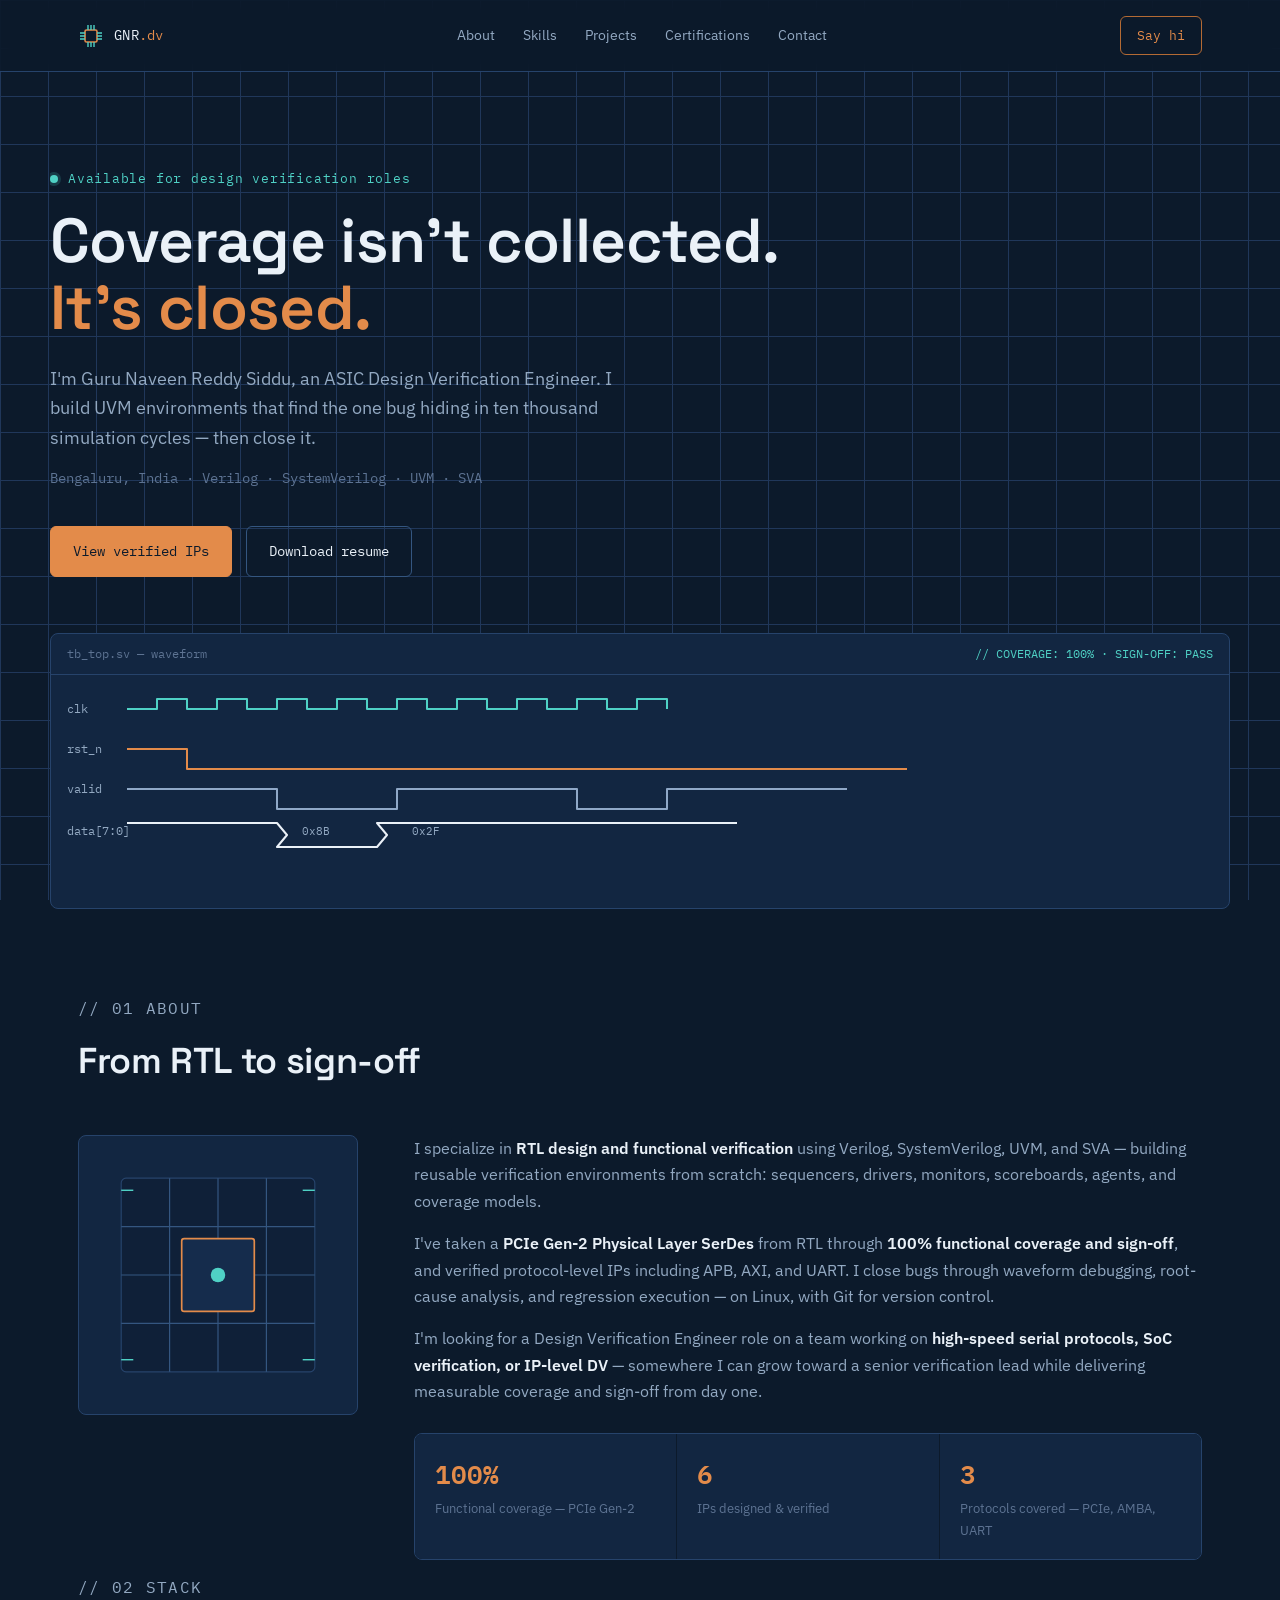
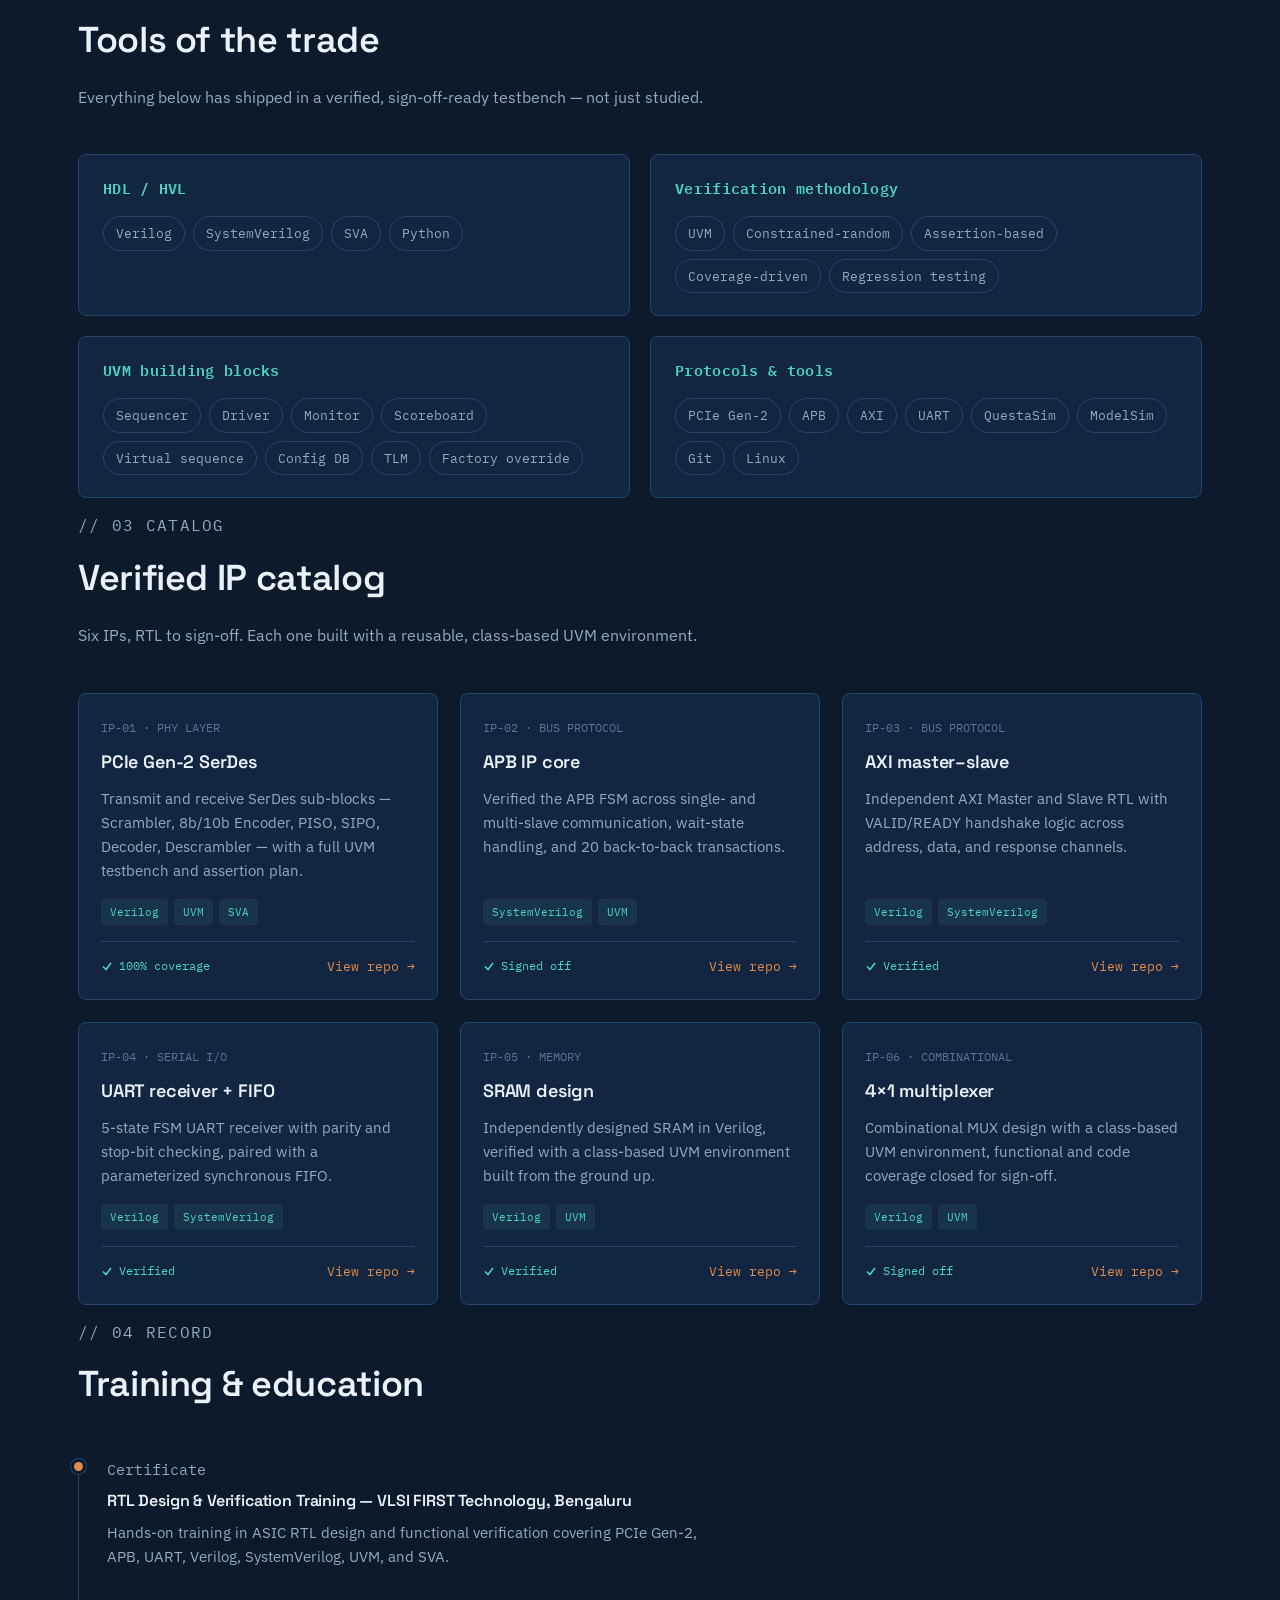
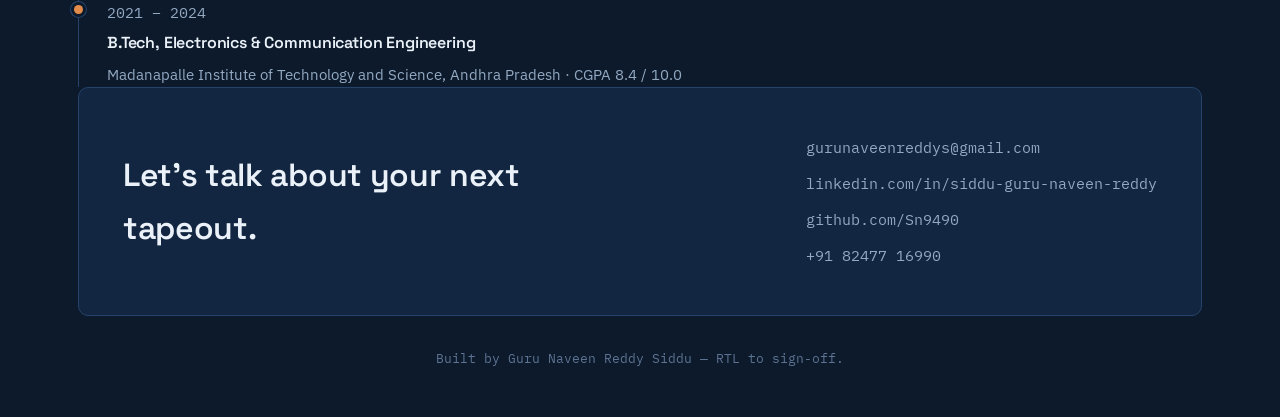
==== index.html @ 0462f43f "Add portfolio" ====
<!DOCTYPE html>
<html lang="en">
<head>
<meta charset="UTF-8">
<meta name="viewport" content="width=device-width, initial-scale=1.0">
<title>Guru Naveen Reddy Siddu — ASIC Design Verification Engineer</title>
<meta name="description" content="Portfolio of Guru Naveen Reddy Siddu, ASIC Design Verification Engineer specializing in UVM, SystemVerilog, and protocol-level IP verification.">
<link rel="preconnect" href="https://fonts.googleapis.com">
<link rel="preconnect" href="https://fonts.gstatic.com" crossorigin>
<link href="https://fonts.googleapis.com/css2?family=Space+Grotesk:wght@400;500;600;700&family=IBM+Plex+Sans:wght@400;500;600&family=IBM+Plex+Mono:wght@400;500;600&display=swap" rel="stylesheet">
<style>
  :root{
    --ink:#0C1A2B;
    --ink-panel:#122641;
    --ink-panel-2:#152c4c;
    --grid-line:#20375A;
    --paper:#F4F7FA;
    --text-primary:#EAF1F8;
    --text-secondary:#93A9C2;
    --text-muted:#5D7392;
    --copper:#E38B4A;
    --copper-dim:#B36A34;
    --teal:#4FD1C5;
    --teal-dim:#2E9C92;
    --border:#26436B;
    --border-strong:#345680;
    --radius:6px;
    --font-display:'Space Grotesk',sans-serif;
    --font-body:'IBM Plex Sans',sans-serif;
    --font-mono:'IBM Plex Mono',monospace;
    --max:1180px;
  }

  *{box-sizing:border-box;}
  html{scroll-behavior:smooth;}
  @media (prefers-reduced-motion: reduce){
    html{scroll-behavior:auto;}
    *{animation-duration:0.001ms !important; animation-iteration-count:1 !important; transition-duration:0.001ms !important;}
  }

  body{
    margin:0;
    background:var(--ink);
    color:var(--text-primary);
    font-family:var(--font-body);
    font-size:16px;
    line-height:1.65;
    background-image:
      linear-gradient(var(--grid-line) 1px, transparent 1px),
      linear-gradient(90deg, var(--grid-line) 1px, transparent 1px);
    background-size:48px 48px;
    background-attachment:fixed;
  }

  a{color:inherit;}
  h1,h2,h3{font-family:var(--font-display); font-weight:600; margin:0; letter-spacing:-0.01em;}
  p{margin:0;}
  .wrap{max-width:var(--max); margin:0 auto; padding:0 28px;}
  .mono{font-family:var(--font-mono);}

  /* ---------- NAV ---------- */
  header.nav{
    position:sticky; top:0; z-index:50;
    background:rgba(12,26,43,0.88);
    backdrop-filter:blur(8px);
    border-bottom:1px solid var(--border);
  }
  .nav-inner{
    max-width:var(--max); margin:0 auto; padding:16px 28px;
    display:flex; align-items:center; justify-content:space-between;
  }
  .brand{display:flex; align-items:center; gap:10px; text-decoration:none;}
  .brand svg{display:block;}
  .brand-text{font-family:var(--font-mono); font-size:14px; color:var(--text-primary); letter-spacing:0.02em;}
  .brand-text span{color:var(--copper);}
  nav.links{display:flex; gap:28px; font-size:14px;}
  nav.links a{text-decoration:none; color:var(--text-secondary); transition:color 0.15s ease;}
  nav.links a:hover, nav.links a:focus-visible{color:var(--text-primary);}
  .nav-cta{
    font-family:var(--font-mono); font-size:13px; padding:8px 16px;
    border:1px solid var(--copper-dim); border-radius:var(--radius);
    color:var(--copper); text-decoration:none; white-space:nowrap;
    transition:background 0.15s ease, color 0.15s ease;
  }
  .nav-cta:hover, .nav-cta:focus-visible{background:var(--copper); color:var(--ink);}
  .menu-toggle{display:none; background:none; border:1px solid var(--border); color:var(--text-primary); padding:8px 10px; border-radius:var(--radius);}

  @media (max-width: 760px){
    nav.links{display:none;}
    .menu-toggle{display:block;}
    nav.links.open{
      display:flex; flex-direction:column; gap:0;
      position:absolute; top:100%; left:0; right:0;
      background:var(--ink-panel); border-bottom:1px solid var(--border);
      padding:8px 28px 20px;
    }
    nav.links.open a{padding:12px 0; border-bottom:1px solid var(--border);}
  }

  :focus-visible{outline:2px solid var(--copper); outline-offset:2px;}

  /* ---------- HERO ---------- */
  .hero{padding:96px 0 72px; position:relative; overflow:hidden;}
  .eyebrow{
    font-family:var(--font-mono); font-size:13px; color:var(--teal);
    letter-spacing:0.06em; margin-bottom:18px; display:flex; align-items:center; gap:10px;
  }
  .eyebrow::before{content:''; width:8px; height:8px; background:var(--teal); border-radius:50%; box-shadow:0 0 0 3px rgba(79,209,197,0.18);}
  .hero h1{
    font-size:clamp(34px, 5.4vw, 62px);
    line-height:1.08;
    max-width:820px;
    color:var(--text-primary);
  }
  .hero h1 em{font-style:normal; color:var(--copper);}
  .hero-sub{
    margin-top:22px; max-width:600px; font-size:18px; color:var(--text-secondary);
  }
  .hero-meta{
    margin-top:14px; font-family:var(--font-mono); font-size:14px; color:var(--text-muted);
  }
  .hero-actions{display:flex; gap:14px; margin-top:36px; flex-wrap:wrap;}
  .btn{
    font-family:var(--font-mono); font-size:14px; padding:13px 22px;
    border-radius:var(--radius); text-decoration:none; display:inline-flex; align-items:center; gap:8px;
    transition:transform 0.15s ease, background 0.15s ease, border-color 0.15s ease;
  }
  .btn-primary{background:var(--copper); color:var(--ink); border:1px solid var(--copper);}
  .btn-primary:hover, .btn-primary:focus-visible{background:#f19d5f;}
  .btn-ghost{border:1px solid var(--border-strong,var(--border)); color:var(--text-primary);}
  .btn-ghost:hover, .btn-ghost:focus-visible{border-color:var(--teal); color:var(--teal);}

  /* ---------- WAVEFORM ---------- */
  .wave-panel{
    margin-top:56px; border:1px solid var(--border); border-radius:8px;
    background:var(--ink-panel); overflow:hidden;
  }
  .wave-titlebar{
    display:flex; align-items:center; justify-content:space-between;
    padding:10px 16px; border-bottom:1px solid var(--border);
    font-family:var(--font-mono); font-size:12px; color:var(--text-muted);
  }
  .wave-titlebar .status{color:var(--teal);}
  .wave-svg-wrap{padding:20px 16px 16px; overflow-x:auto;}
  .sig-label{font-family:var(--font-mono); font-size:12px; fill:var(--text-secondary);}
  .trace{fill:none; stroke-width:2; stroke-linejoin:round;}
  .trace-clk{stroke:var(--teal);}
  .trace-rst{stroke:var(--copper);}
  .trace-valid{stroke:#8FA8C7;}
  .trace-data{stroke:var(--text-primary);}
  .draw{
    stroke-dasharray:900; stroke-dashoffset:900;
    animation:draw 1.8s ease forwards;
  }
  @keyframes draw{to{stroke-dashoffset:0;}}
  .clk-pulse{animation:pulse 1.6s linear infinite; transform-origin:center;}
  @keyframes pulse{0%,100%{opacity:1;}50%{opacity:0.35;}}

  /* ---------- SECTION SHELL ---------- */
  section{padding:88px 0;}
  .section-head{margin-bottom:44px; max-width:640px;}
  .section-tag{font-family:var(--font-mono); font-size:12px; color:var(--copper); letter-spacing:0.08em; margin-bottom:10px;}
  .section-head h2{font-size:clamp(26px,3vw,36px); color:var(--text-primary);}
  .section-head p{margin-top:14px; color:var(--text-secondary); font-size:16px;}

  /* ---------- ABOUT ---------- */
  .about-grid{display:grid; grid-template-columns:280px 1fr; gap:56px; align-items:start;}
  @media (max-width:820px){.about-grid{grid-template-columns:1fr;}}
  .die{
    border:1px solid var(--border); border-radius:8px; background:var(--ink-panel);
    aspect-ratio:1/1; padding:18px; display:flex; align-items:center; justify-content:center;
  }
  .about-body p{color:var(--text-secondary); font-size:16px; margin-bottom:16px;}
  .about-body strong{color:var(--text-primary); font-weight:600;}
  .fact-row{
    display:grid; grid-template-columns:repeat(3,1fr); gap:1px;
    margin-top:28px; border:1px solid var(--border); border-radius:8px; overflow:hidden;
  }
  @media (max-width:560px){.fact-row{grid-template-columns:1fr;}}
  .fact{background:var(--ink-panel); padding:18px 20px;}
  .fact-num{font-family:var(--font-mono); font-size:26px; color:var(--copper); font-weight:600;}
  .fact-label{font-size:13px; color:var(--text-muted); margin-top:4px;}

  /* ---------- SKILLS ---------- */
  .skill-groups{display:grid; grid-template-columns:1fr 1fr; gap:20px;}
  @media (max-width:760px){.skill-groups{grid-template-columns:1fr;}}
  .skill-card{
    border:1px solid var(--border); border-radius:8px; background:var(--ink-panel); padding:22px 24px;
  }
  .skill-card h3{font-size:15px; color:var(--teal); font-family:var(--font-mono); margin-bottom:14px; letter-spacing:0.02em;}
  .chip-row{display:flex; flex-wrap:wrap; gap:8px;}
  .chip{
    font-family:var(--font-mono); font-size:12.5px; padding:6px 12px;
    border:1px solid var(--border); border-radius:999px; color:var(--text-secondary);
  }

  /* ---------- PROJECTS ---------- */
  .proj-grid{display:grid; grid-template-columns:repeat(3,1fr); gap:22px;}
  @media (max-width:980px){.proj-grid{grid-template-columns:1fr 1fr;}}
  @media (max-width:640px){.proj-grid{grid-template-columns:1fr;}}
  .proj-card{
    position:relative; border:1px solid var(--border); border-radius:8px;
    background:var(--ink-panel); padding:24px 22px 22px; display:flex; flex-direction:column;
    transition:border-color 0.15s ease, transform 0.15s ease;
  }
  .proj-card:hover{border-color:var(--copper-dim); transform:translateY(-2px);}
  .proj-card::before, .proj-card::after{
    content:''; position:absolute; left:18px; right:18px; height:1px;
    background:repeating-linear-gradient(90deg, var(--border) 0 6px, transparent 6px 12px);
  }
  .proj-card::before{top:-1px;}
  .proj-card::after{bottom:-1px;}
  .part-no{font-family:var(--font-mono); font-size:12px; color:var(--text-muted); margin-bottom:10px;}
  .proj-card h3{font-size:18px; margin-bottom:10px; color:var(--text-primary);}
  .proj-card p.desc{font-size:14.5px; color:var(--text-secondary); margin-bottom:16px; flex-grow:1;}
  .proj-tags{display:flex; flex-wrap:wrap; gap:6px; margin-bottom:16px;}
  .proj-tags span{
    font-family:var(--font-mono); font-size:11px; padding:4px 9px;
    background:rgba(79,209,197,0.08); color:var(--teal); border-radius:4px;
  }
  .proj-footer{display:flex; align-items:center; justify-content:space-between; padding-top:14px; border-top:1px solid var(--border);}
  .status-pass{
    display:flex; align-items:center; gap:6px; font-family:var(--font-mono); font-size:12px; color:var(--teal);
  }
  .proj-link{font-family:var(--font-mono); font-size:12.5px; color:var(--copper); text-decoration:none;}
  .proj-link:hover, .proj-link:focus-visible{text-decoration:underline;}

  /* ---------- TIMELINE ---------- */
  .timeline{border-left:1px solid var(--border); padding-left:28px; max-width:640px;}
  .tl-item{position:relative; padding-bottom:32px;}
  .tl-item:last-child{padding-bottom:0;}
  .tl-item::before{
    content:''; position:absolute; left:-33px; top:4px; width:9px; height:9px;
    background:var(--copper); border-radius:50%; box-shadow:0 0 0 3px var(--ink), 0 0 0 4px var(--border);
  }
  .tl-date{font-family:var(--font-mono); font-size:12.5px; color:var(--text-muted); margin-bottom:6px;}
  .tl-item h3{font-size:16px; margin-bottom:6px;}
  .tl-item p{color:var(--text-secondary); font-size:14.5px;}

  /* ---------- CONTACT ---------- */
  .contact-panel{
    border:1px solid var(--border); border-radius:10px; background:var(--ink-panel);
    padding:48px 44px; display:flex; align-items:center; justify-content:space-between; gap:32px; flex-wrap:wrap;
  }
  .contact-panel h2{font-size:clamp(24px,3vw,32px); max-width:420px;}
  .contact-links{display:flex; flex-direction:column; gap:12px;}
  .contact-links a{
    font-family:var(--font-mono); font-size:14.5px; text-decoration:none; color:var(--text-secondary);
    display:flex; align-items:center; gap:10px; transition:color 0.15s ease;
  }
  .contact-links a:hover, .contact-links a:focus-visible{color:var(--copper);}

  footer{padding:32px 0 48px; text-align:center;}
  footer p{font-family:var(--font-mono); font-size:12.5px; color:var(--text-muted);}
</style>
</head>
<body>

<header class="nav">
  <div class="nav-inner">
    <a href="#home" class="brand">
      <svg width="26" height="26" viewBox="0 0 26 26" fill="none">
        <rect x="7" y="7" width="12" height="12" rx="1.5" stroke="#E38B4A" stroke-width="1.6"/>
        <path d="M10 2v5M13 2v5M16 2v5M10 19v5M13 19v5M16 19v5M2 10h5M2 13h5M2 16h5M19 10h5M19 13h5M19 16h5" stroke="#4FD1C5" stroke-width="1.4"/>
      </svg>
      <span class="brand-text">GNR<span>.dv</span></span>
    </a>
    <nav class="links" id="navLinks">
      <a href="#about">About</a>
      <a href="#skills">Skills</a>
      <a href="#projects">Projects</a>
      <a href="#timeline">Certifications</a>
      <a href="#contact">Contact</a>
    </nav>
    <a class="nav-cta" href="mailto:gurunaveenreddys@gmail.com">Say hi</a>
    <button class="menu-toggle" id="menuToggle" aria-label="Toggle menu" aria-expanded="false">☰</button>
  </div>
</header>

<main id="home">

  <!-- HERO -->
  <section class="hero wrap">
    <p class="eyebrow">Available for design verification roles</p>
    <h1>Coverage isn't collected. <em>It's closed.</em></h1>
    <p class="hero-sub">I'm Guru Naveen Reddy Siddu, an ASIC Design Verification Engineer. I build UVM environments that find the one bug hiding in ten thousand simulation cycles — then close it.</p>
    <p class="hero-meta mono">Bengaluru, India · Verilog · SystemVerilog · UVM · SVA</p>
    <div class="hero-actions">
      <a class="btn btn-primary" href="#projects">View verified IPs</a>
      <a class="btn btn-ghost" href="/resume.pdf">Download resume</a>
    </div>

    <div class="wave-panel">
      <div class="wave-titlebar">
        <span>tb_top.sv — waveform</span>
        <span class="status">// COVERAGE: 100% · SIGN-OFF: PASS</span>
      </div>
      <div class="wave-svg-wrap">
        <svg viewBox="0 0 900 190" width="900" height="190" role="img" aria-label="Simulation waveform showing clk, rst_n, valid and data signals">
          <text x="0" y="18" class="sig-label">clk</text>
          <path class="trace trace-clk clk-pulse" d="M60 14 h30 v-10 h30 v10 h30 v-10 h30 v10 h30 v-10 h30 v10 h30 v-10 h30 v10 h30 v-10 h30 v10 h30 v-10 h30 v10 h30 v-10 h30 v10 h30 v-10 h30 v10 h30 v-10 h30 v10"/>

          <text x="0" y="58" class="sig-label">rst_n</text>
          <path class="trace trace-rst draw" d="M60 54 h60 v20 h720"/>

          <text x="0" y="98" class="sig-label">valid</text>
          <path class="trace trace-valid draw" d="M60 94 h150 v20 h120 v-20 h180 v20 h90 v-20 h180"/>

          <text x="0" y="140" class="sig-label">data[7:0]</text>
          <path class="trace trace-data draw" d="M60 128 h150 l10 12 l-10 12 h100 l10 -12 l-10 -12 h360"/>
          <text x="235" y="140" class="sig-label mono" style="font-size:11px;">0x8B</text>
          <text x="345" y="140" class="sig-label mono" style="font-size:11px;">0x2F</text>
        </svg>
      </div>
    </div>
  </section>

  <!-- ABOUT -->
  <section id="about" class="wrap">
    <div class="section-head">
      <p class="section-tag">// 01 ABOUT</p>
      <h2>From RTL to sign-off</h2>
    </div>
    <div class="about-grid">
      <div class="die" aria-hidden="true">
        <svg viewBox="0 0 200 200" width="100%" height="100%">
          <rect x="20" y="20" width="160" height="160" rx="4" fill="#0F2038" stroke="#26436B"/>
          <g stroke="#345680" stroke-width="1">
            <line x1="20" y1="60" x2="180" y2="60"/>
            <line x1="20" y1="100" x2="180" y2="100"/>
            <line x1="20" y1="140" x2="180" y2="140"/>
            <line x1="60" y1="20" x2="60" y2="180"/>
            <line x1="100" y1="20" x2="100" y2="180"/>
            <line x1="140" y1="20" x2="140" y2="180"/>
          </g>
          <rect x="70" y="70" width="60" height="60" rx="2" fill="#152c4c" stroke="#E38B4A" stroke-width="1.4"/>
          <circle cx="100" cy="100" r="6" fill="#4FD1C5"/>
          <g stroke="#4FD1C5" stroke-width="1.2">
            <line x1="20" y1="30" x2="30" y2="30"/>
            <line x1="20" y1="170" x2="30" y2="170"/>
            <line x1="170" y1="30" x2="180" y2="30"/>
            <line x1="170" y1="170" x2="180" y2="170"/>
          </g>
        </svg>
      </div>
      <div class="about-body">
        <p>I specialize in <strong>RTL design and functional verification</strong> using Verilog, SystemVerilog, UVM, and SVA — building reusable verification environments from scratch: sequencers, drivers, monitors, scoreboards, agents, and coverage models.</p>
        <p>I've taken a <strong>PCIe Gen-2 Physical Layer SerDes</strong> from RTL through <strong>100% functional coverage and sign-off</strong>, and verified protocol-level IPs including APB, AXI, and UART. I close bugs through waveform debugging, root-cause analysis, and regression execution — on Linux, with Git for version control.</p>
        <p>I'm looking for a Design Verification Engineer role on a team working on <strong>high-speed serial protocols, SoC verification, or IP-level DV</strong> — somewhere I can grow toward a senior verification lead while delivering measurable coverage and sign-off from day one.</p>
        <div class="fact-row">
          <div class="fact"><div class="fact-num">100%</div><div class="fact-label">Functional coverage — PCIe Gen-2</div></div>
          <div class="fact"><div class="fact-num">6</div><div class="fact-label">IPs designed &amp; verified</div></div>
          <div class="fact"><div class="fact-num">3</div><div class="fact-label">Protocols covered — PCIe, AMBA, UART</div></div>
        </div>
      </div>
    </div>
  </section>

  <!-- SKILLS -->
  <section id="skills" class="wrap">
    <div class="section-head">
      <p class="section-tag">// 02 STACK</p>
      <h2>Tools of the trade</h2>
      <p>Everything below has shipped in a verified, sign-off-ready testbench — not just studied.</p>
    </div>
    <div class="skill-groups">
      <div class="skill-card">
        <h3>HDL / HVL</h3>
        <div class="chip-row">
          <span class="chip">Verilog</span><span class="chip">SystemVerilog</span>
          <span class="chip">SVA</span><span class="chip">Python</span>
        </div>
      </div>
      <div class="skill-card">
        <h3>Verification methodology</h3>
        <div class="chip-row">
          <span class="chip">UVM</span><span class="chip">Constrained-random</span>
          <span class="chip">Assertion-based</span><span class="chip">Coverage-driven</span>
          <span class="chip">Regression testing</span>
        </div>
      </div>
      <div class="skill-card">
        <h3>UVM building blocks</h3>
        <div class="chip-row">
          <span class="chip">Sequencer</span><span class="chip">Driver</span><span class="chip">Monitor</span>
          <span class="chip">Scoreboard</span><span class="chip">Virtual sequence</span>
          <span class="chip">Config DB</span><span class="chip">TLM</span><span class="chip">Factory override</span>
        </div>
      </div>
      <div class="skill-card">
        <h3>Protocols &amp; tools</h3>
        <div class="chip-row">
          <span class="chip">PCIe Gen-2</span><span class="chip">APB</span><span class="chip">AXI</span>
          <span class="chip">UART</span><span class="chip">QuestaSim</span><span class="chip">ModelSim</span>
          <span class="chip">Git</span><span class="chip">Linux</span>
        </div>
      </div>
    </div>
  </section>

  <!-- PROJECTS -->
  <section id="projects" class="wrap">
    <div class="section-head">
      <p class="section-tag">// 03 CATALOG</p>
      <h2>Verified IP catalog</h2>
      <p>Six IPs, RTL to sign-off. Each one built with a reusable, class-based UVM environment.</p>
    </div>
    <div class="proj-grid">

      <article class="proj-card">
        <p class="part-no mono">IP-01 · PHY LAYER</p>
        <h3>PCIe Gen-2 SerDes</h3>
        <p class="desc">Transmit and receive SerDes sub-blocks — Scrambler, 8b/10b Encoder, PISO, SIPO, Decoder, Descrambler — with a full UVM testbench and assertion plan.</p>
        <div class="proj-tags"><span>Verilog</span><span>UVM</span><span>SVA</span></div>
        <div class="proj-footer">
          <span class="status-pass"><svg width="12" height="12" viewBox="0 0 12 12" aria-hidden="true"><path d="M2 6.5 L5 9.5 L10 3" stroke="#4FD1C5" stroke-width="1.6" fill="none"/></svg>100% coverage</span>
          <a class="proj-link" href="https://github.com/Sn9490/PCIe-Gen-2-SerDes-Design-Verification">View repo →</a>
        </div>
      </article>

      <article class="proj-card">
        <p class="part-no mono">IP-02 · BUS PROTOCOL</p>
        <h3>APB IP core</h3>
        <p class="desc">Verified the APB FSM across single- and multi-slave communication, wait-state handling, and 20 back-to-back transactions.</p>
        <div class="proj-tags"><span>SystemVerilog</span><span>UVM</span></div>
        <div class="proj-footer">
          <span class="status-pass"><svg width="12" height="12" viewBox="0 0 12 12" aria-hidden="true"><path d="M2 6.5 L5 9.5 L10 3" stroke="#4FD1C5" stroke-width="1.6" fill="none"/></svg>Signed off</span>
          <a class="proj-link" href="https://github.com/Sn9490/APB-UVM-Verification">View repo →</a>
        </div>
      </article>

      <article class="proj-card">
        <p class="part-no mono">IP-03 · BUS PROTOCOL</p>
        <h3>AXI master–slave</h3>
        <p class="desc">Independent AXI Master and Slave RTL with VALID/READY handshake logic across address, data, and response channels.</p>
        <div class="proj-tags"><span>Verilog</span><span>SystemVerilog</span></div>
        <div class="proj-footer">
          <span class="status-pass"><svg width="12" height="12" viewBox="0 0 12 12" aria-hidden="true"><path d="M2 6.5 L5 9.5 L10 3" stroke="#4FD1C5" stroke-width="1.6" fill="none"/></svg>Verified</span>
          <a class="proj-link" href="https://github.com/Sn9490/AXI-RTL-Design">View repo →</a>
        </div>
      </article>

      <article class="proj-card">
        <p class="part-no mono">IP-04 · SERIAL I/O</p>
        <h3>UART receiver + FIFO</h3>
        <p class="desc">5-state FSM UART receiver with parity and stop-bit checking, paired with a parameterized synchronous FIFO.</p>
        <div class="proj-tags"><span>Verilog</span><span>SystemVerilog</span></div>
        <div class="proj-footer">
          <span class="status-pass"><svg width="12" height="12" viewBox="0 0 12 12" aria-hidden="true"><path d="M2 6.5 L5 9.5 L10 3" stroke="#4FD1C5" stroke-width="1.6" fill="none"/></svg>Verified</span>
          <a class="proj-link" href="https://github.com/Sn9490/UART-Design-Verification">View repo →</a>
        </div>
      </article>

      <article class="proj-card">
        <p class="part-no mono">IP-05 · MEMORY</p>
        <h3>SRAM design</h3>
        <p class="desc">Independently designed SRAM in Verilog, verified with a class-based UVM environment built from the ground up.</p>
        <div class="proj-tags"><span>Verilog</span><span>UVM</span></div>
        <div class="proj-footer">
          <span class="status-pass"><svg width="12" height="12" viewBox="0 0 12 12" aria-hidden="true"><path d="M2 6.5 L5 9.5 L10 3" stroke="#4FD1C5" stroke-width="1.6" fill="none"/></svg>Verified</span>
          <a class="proj-link" href="https://github.com/Sn9490/SRAM-Design-Verification">View repo →</a>
        </div>
      </article>

      <article class="proj-card">
        <p class="part-no mono">IP-06 · COMBINATIONAL</p>
        <h3>4×1 multiplexer</h3>
        <p class="desc">Combinational MUX design with a class-based UVM environment, functional and code coverage closed for sign-off.</p>
        <div class="proj-tags"><span>Verilog</span><span>UVM</span></div>
        <div class="proj-footer">
          <span class="status-pass"><svg width="12" height="12" viewBox="0 0 12 12" aria-hidden="true"><path d="M2 6.5 L5 9.5 L10 3" stroke="#4FD1C5" stroke-width="1.6" fill="none"/></svg>Signed off</span>
          <a class="proj-link" href="https://github.com/Sn9490/4X1-MUX-Design-Verification">View repo →</a>
        </div>
      </article>

    </div>
  </section>

  <!-- TIMELINE -->
  <section id="timeline" class="wrap">
    <div class="section-head">
      <p class="section-tag">// 04 RECORD</p>
      <h2>Training &amp; education</h2>
    </div>
    <div class="timeline">
      <div class="tl-item">
        <p class="tl-date mono">Certificate</p>
        <h3>RTL Design &amp; Verification Training — VLSI FIRST Technology, Bengaluru</h3>
        <p>Hands-on training in ASIC RTL design and functional verification covering PCIe Gen-2, APB, UART, Verilog, SystemVerilog, UVM, and SVA.</p>
      </div>
      <div class="tl-item">
        <p class="tl-date mono">2021 – 2024</p>
        <h3>B.Tech, Electronics &amp; Communication Engineering</h3>
        <p>Madanapalle Institute of Technology and Science, Andhra Pradesh · CGPA 8.4 / 10.0</p>
      </div>
    </div>
  </section>

  <!-- CONTACT -->
  <section id="contact" class="wrap">
    <div class="contact-panel">
      <h2>Let's talk about your next tapeout.</h2>
      <div class="contact-links">
        <a href="mailto:gurunaveenreddys@gmail.com">gurunaveenreddys@gmail.com</a>
        <a href="https://www.linkedin.com/in/siddu-guru-naveen-reddy-93b597282">linkedin.com/in/siddu-guru-naveen-reddy</a>
        <a href="https://github.com/Sn9490">github.com/Sn9490</a>
        <a href="tel:+918247716990">+91 82477 16990</a>
      </div>
    </div>
  </section>

</main>

<footer>
  <p>Built by Guru Naveen Reddy Siddu — RTL to sign-off.</p>
</footer>

<script>
  const menuToggle = document.getElementById('menuToggle');
  const navLinks = document.getElementById('navLinks');
  menuToggle.addEventListener('click', () => {
    const isOpen = navLinks.classList.toggle('open');
    menuToggle.setAttribute('aria-expanded', isOpen);
  });
  navLinks.querySelectorAll('a').forEach(a => a.addEventListener('click', () => {
    navLinks.classList.remove('open');
    menuToggle.setAttribute('aria-expanded', 'false');
  }));
</script>

</body>
</html>
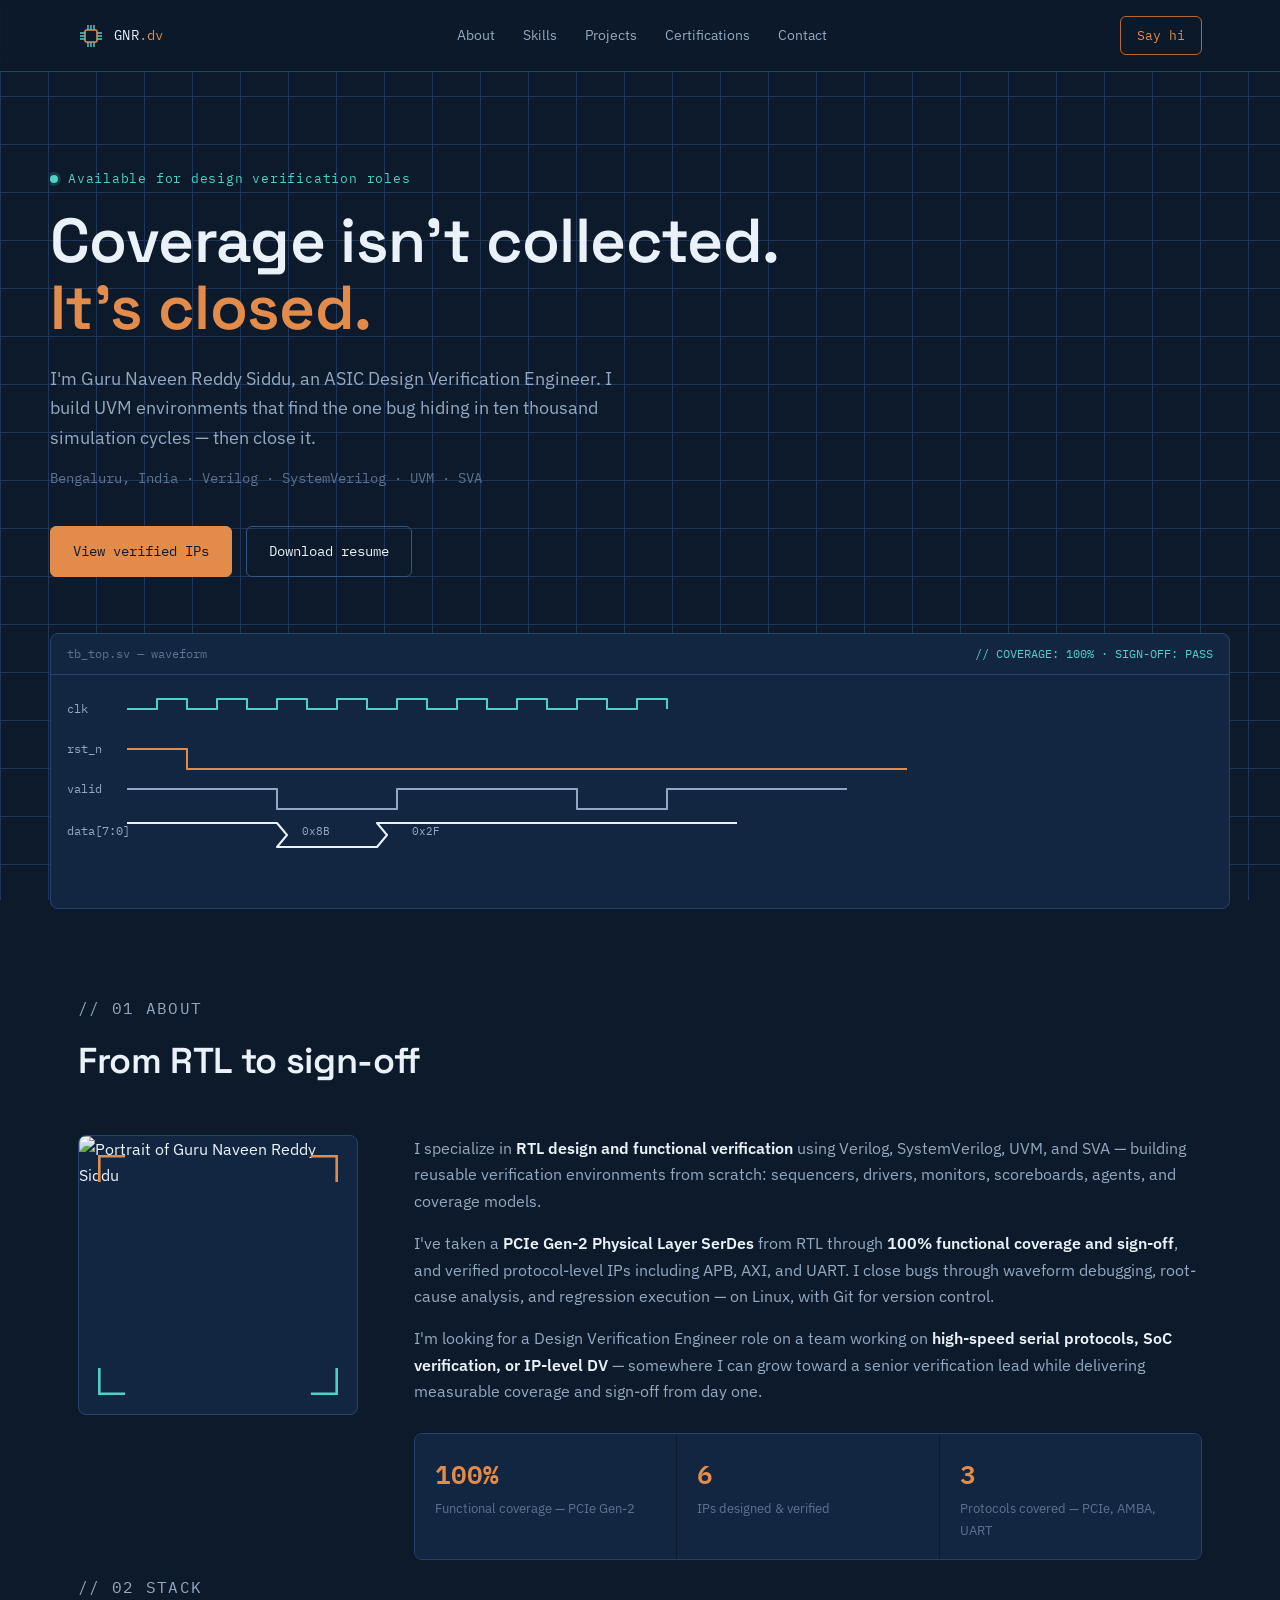
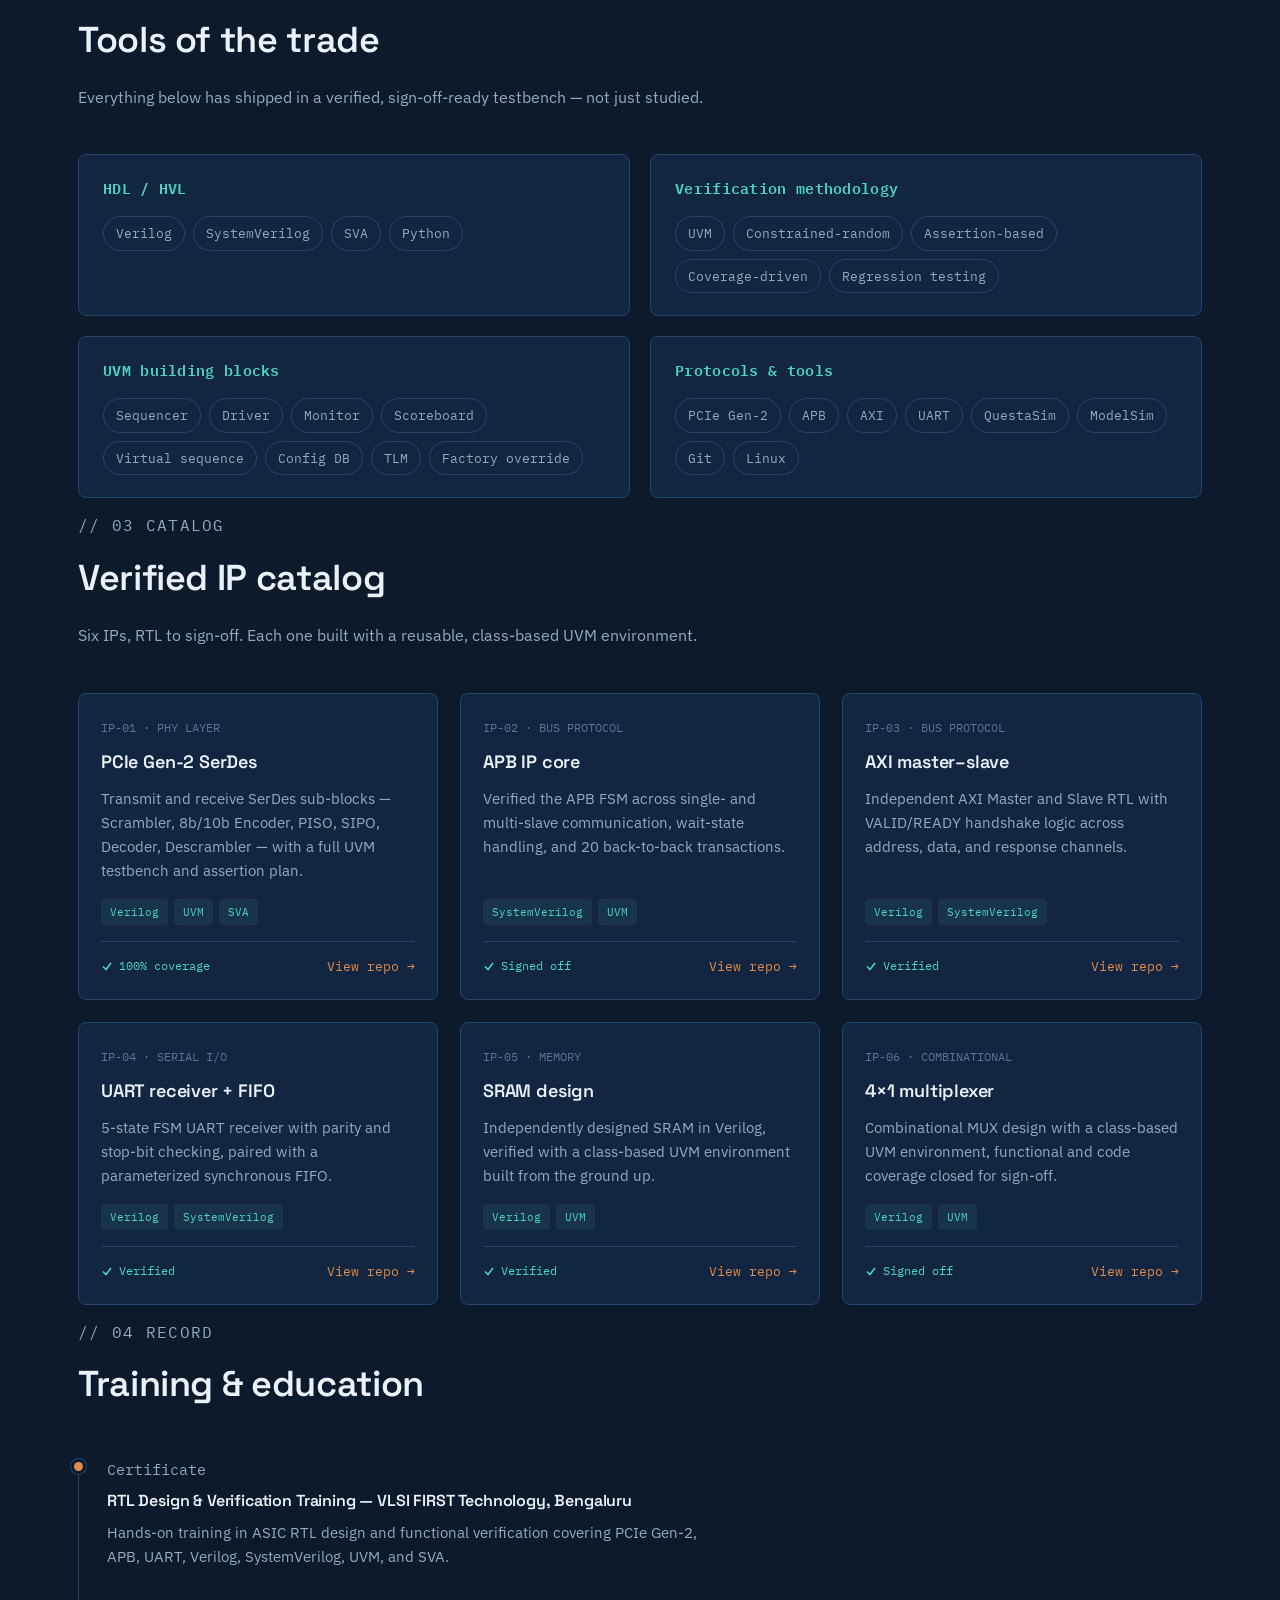
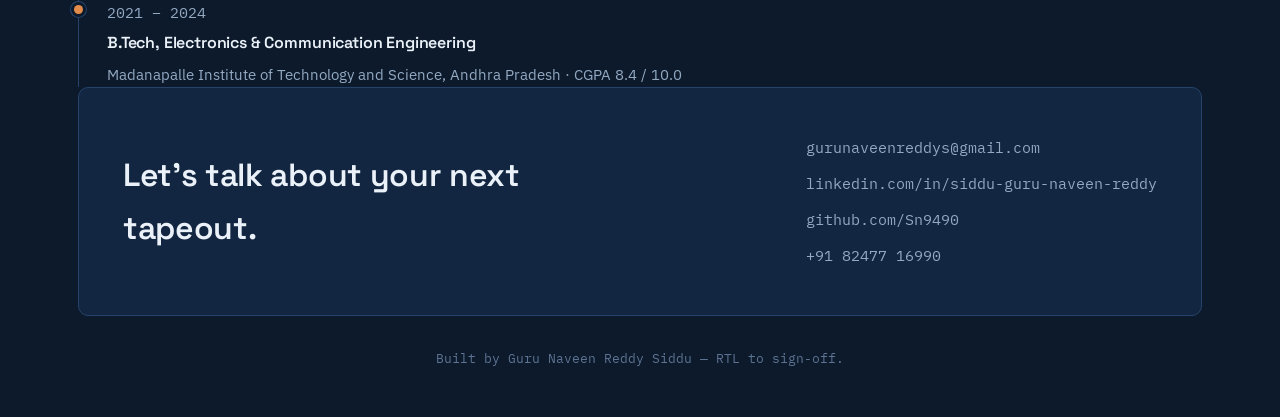
==== commit 04e3a653: "Add files via upload" ====
--- a/index.html
+++ b/index.html
@@ -170,6 +170,12 @@
     border:1px solid var(--border); border-radius:8px; background:var(--ink-panel);
     aspect-ratio:1/1; padding:18px; display:flex; align-items:center; justify-content:center;
   }
+  .photo-frame{padding:0; position:relative; overflow:hidden;}
+  .photo-img{
+    width:100%; height:100%; object-fit:cover; object-position:center 20%;
+    display:block; filter:saturate(0.92) contrast(1.02);
+  }
+  .corner-marks{position:absolute; inset:10px; width:calc(100% - 20px); height:calc(100% - 20px); pointer-events:none;}
   .about-body p{color:var(--text-secondary); font-size:16px; margin-bottom:16px;}
   .about-body strong{color:var(--text-primary); font-weight:600;}
   .fact-row{
@@ -322,25 +328,13 @@
       <h2>From RTL to sign-off</h2>
     </div>
     <div class="about-grid">
-      <div class="die" aria-hidden="true">
-        <svg viewBox="0 0 200 200" width="100%" height="100%">
-          <rect x="20" y="20" width="160" height="160" rx="4" fill="#0F2038" stroke="#26436B"/>
-          <g stroke="#345680" stroke-width="1">
-            <line x1="20" y1="60" x2="180" y2="60"/>
-            <line x1="20" y1="100" x2="180" y2="100"/>
-            <line x1="20" y1="140" x2="180" y2="140"/>
-            <line x1="60" y1="20" x2="60" y2="180"/>
-            <line x1="100" y1="20" x2="100" y2="180"/>
-            <line x1="140" y1="20" x2="140" y2="180"/>
-          </g>
-          <rect x="70" y="70" width="60" height="60" rx="2" fill="#152c4c" stroke="#E38B4A" stroke-width="1.4"/>
-          <circle cx="100" cy="100" r="6" fill="#4FD1C5"/>
-          <g stroke="#4FD1C5" stroke-width="1.2">
-            <line x1="20" y1="30" x2="30" y2="30"/>
-            <line x1="20" y1="170" x2="30" y2="170"/>
-            <line x1="170" y1="30" x2="180" y2="30"/>
-            <line x1="170" y1="170" x2="180" y2="170"/>
-          </g>
+      <div class="die photo-frame" aria-hidden="false">
+        <img src="photo.png" alt="Portrait of Guru Naveen Reddy Siddu" class="photo-img">
+        <svg class="corner-marks" viewBox="0 0 200 200" preserveAspectRatio="none" aria-hidden="true">
+          <path d="M8 28 V8 H28" fill="none" stroke="#E38B4A" stroke-width="2"/>
+          <path d="M172 8 H192 V28" fill="none" stroke="#E38B4A" stroke-width="2"/>
+          <path d="M8 172 V192 H28" fill="none" stroke="#4FD1C5" stroke-width="2"/>
+          <path d="M192 172 V192 H172" fill="none" stroke="#4FD1C5" stroke-width="2"/>
         </svg>
       </div>
       <div class="about-body">
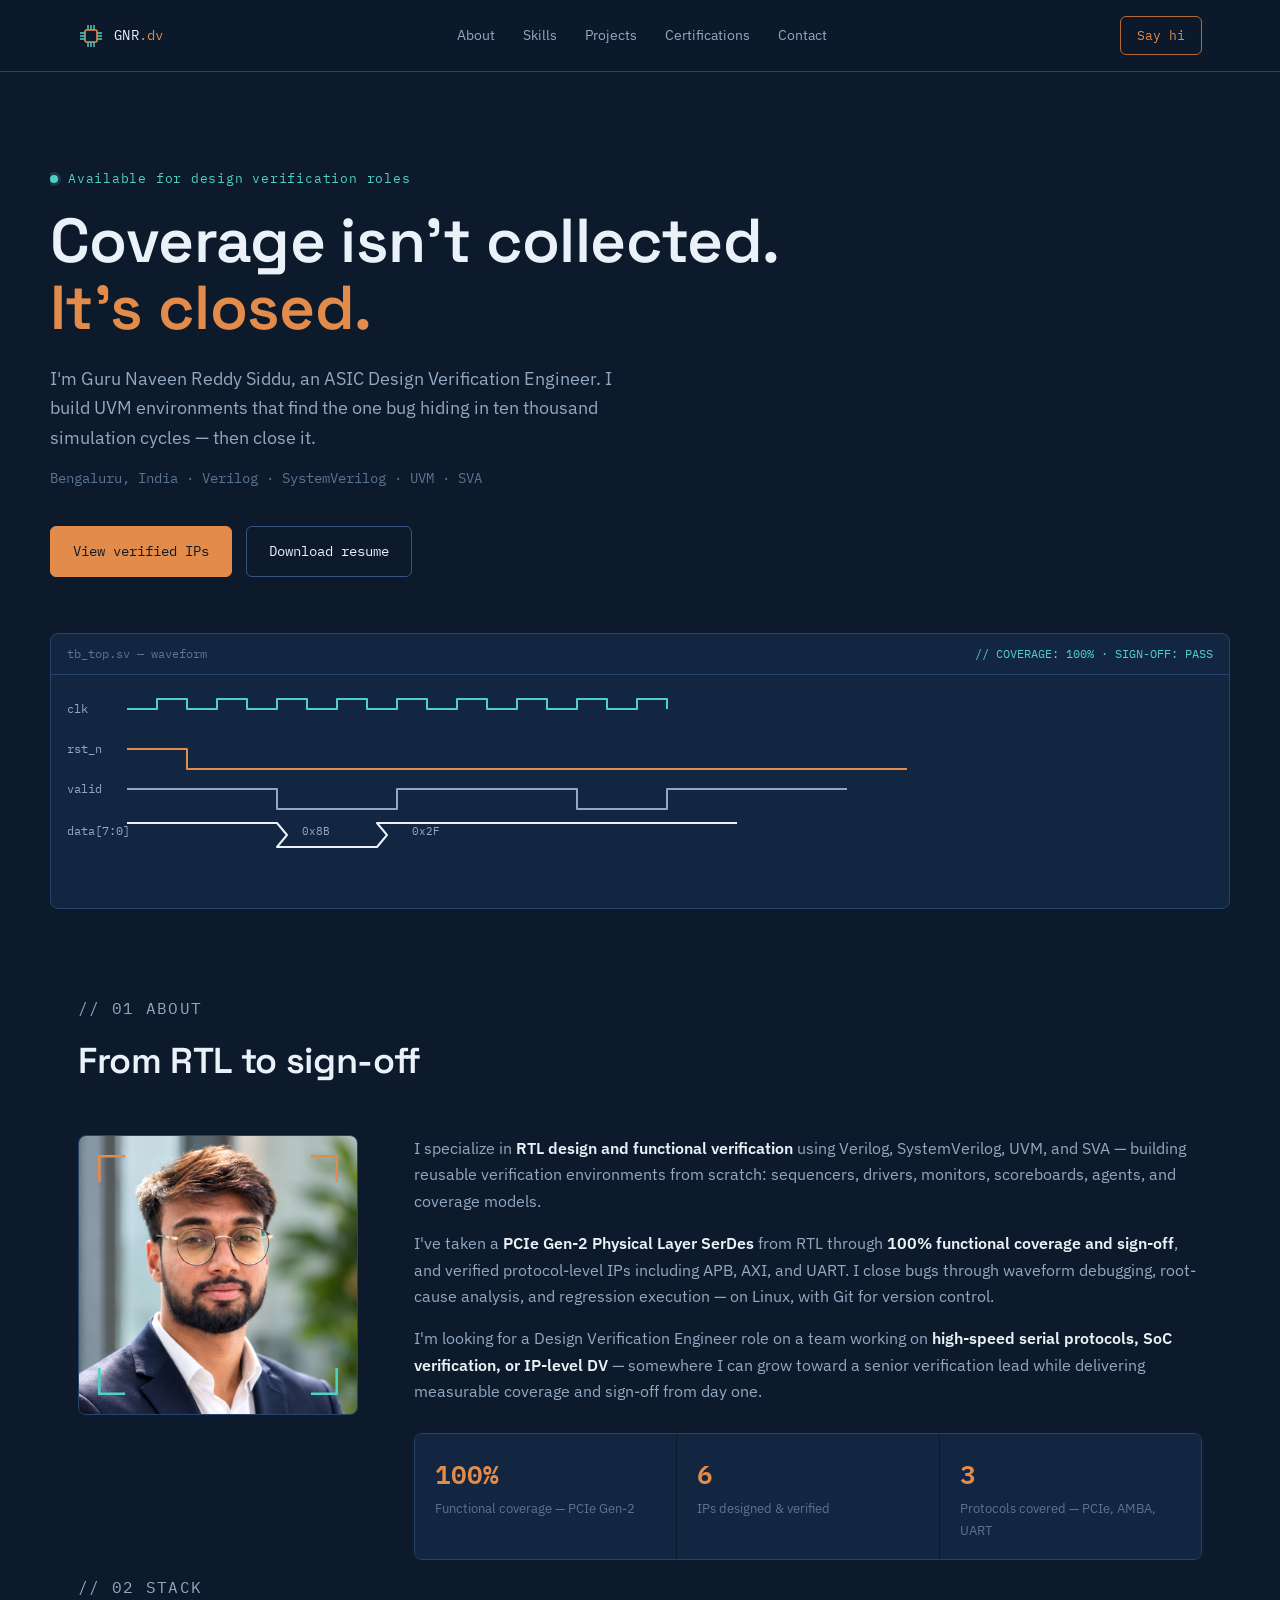
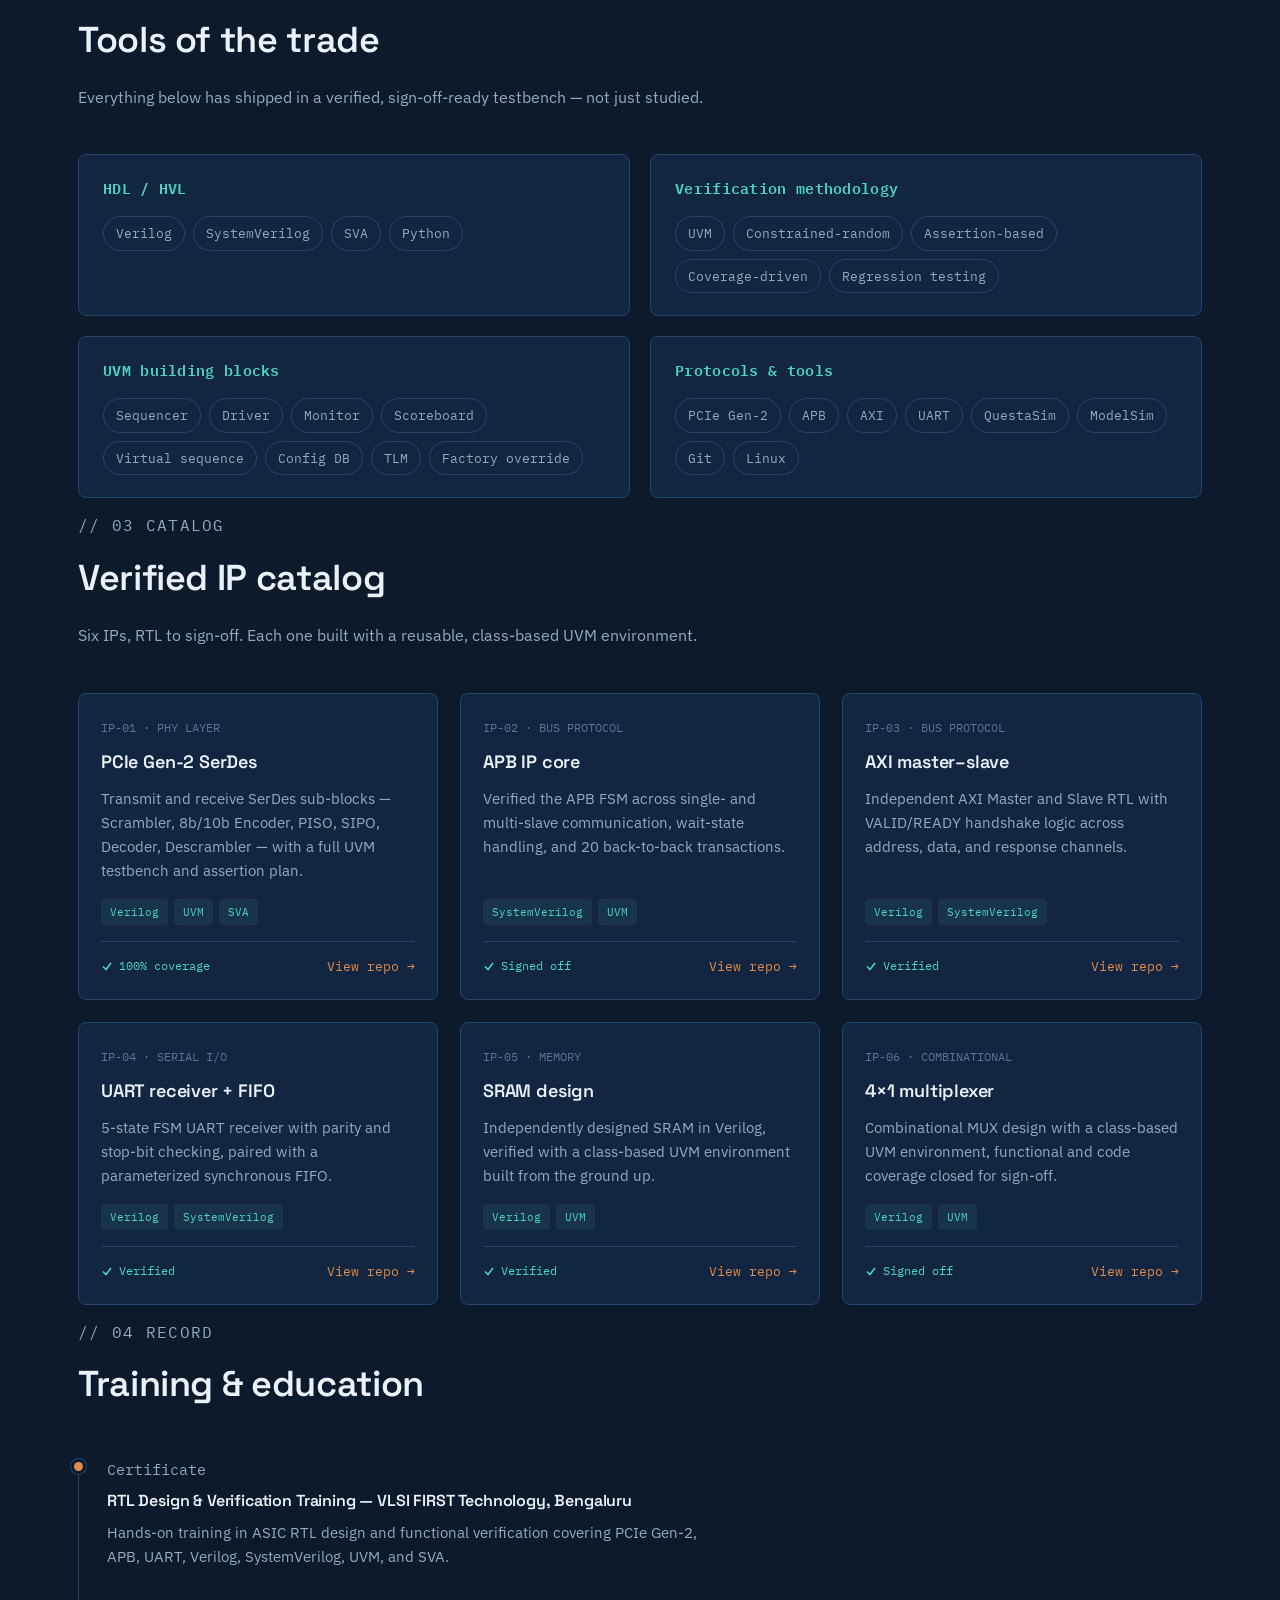
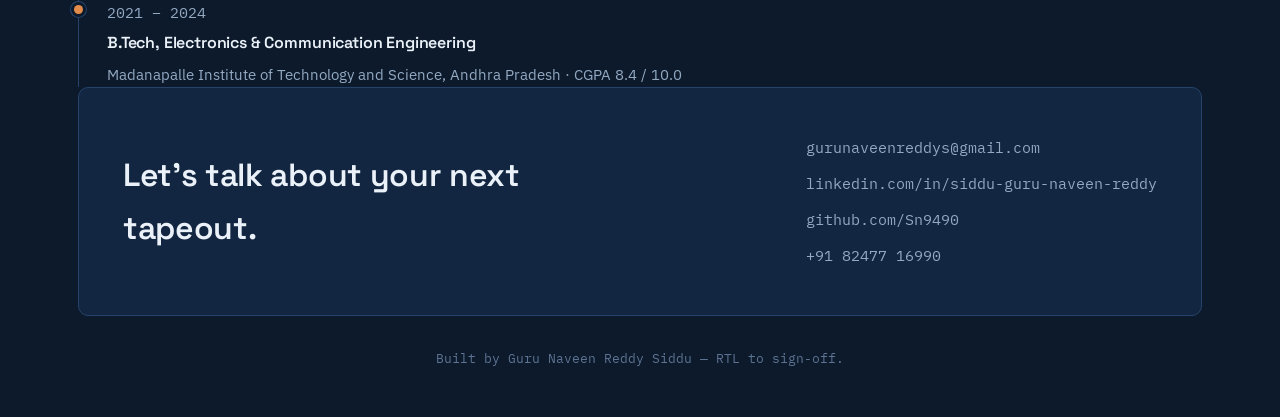
==== commit 5d9653ef: "Add files via upload" ====
--- a/index.html
+++ b/index.html
@@ -45,11 +45,6 @@
     font-family:var(--font-body);
     font-size:16px;
     line-height:1.65;
-    background-image:
-      linear-gradient(var(--grid-line) 1px, transparent 1px),
-      linear-gradient(90deg, var(--grid-line) 1px, transparent 1px);
-    background-size:48px 48px;
-    background-attachment:fixed;
   }
 
   a{color:inherit;}
@@ -172,7 +167,7 @@
   }
   .photo-frame{padding:0; position:relative; overflow:hidden;}
   .photo-img{
-    width:100%; height:100%; object-fit:cover; object-position:center 20%;
+    width:100%; height:100%; object-fit:cover; object-position:center center;
     display:block; filter:saturate(0.92) contrast(1.02);
   }
   .corner-marks{position:absolute; inset:10px; width:calc(100% - 20px); height:calc(100% - 20px); pointer-events:none;}
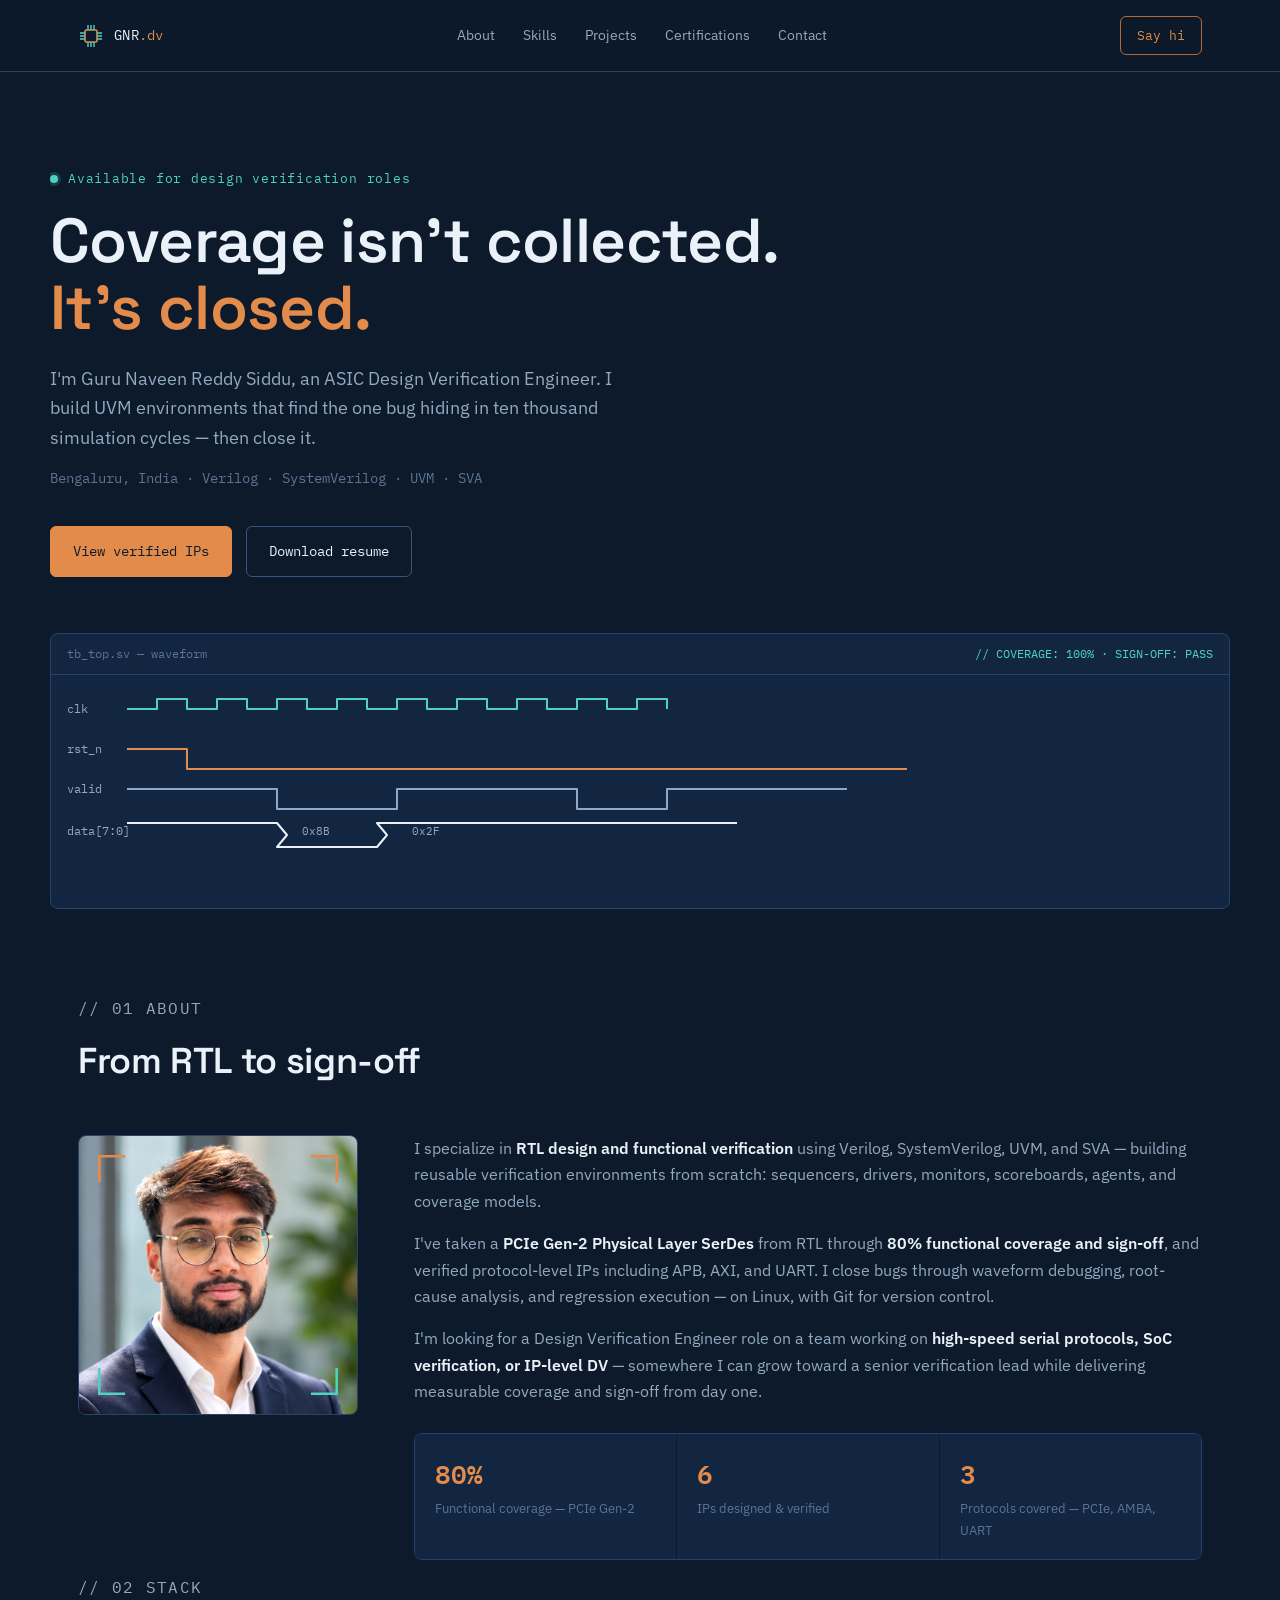
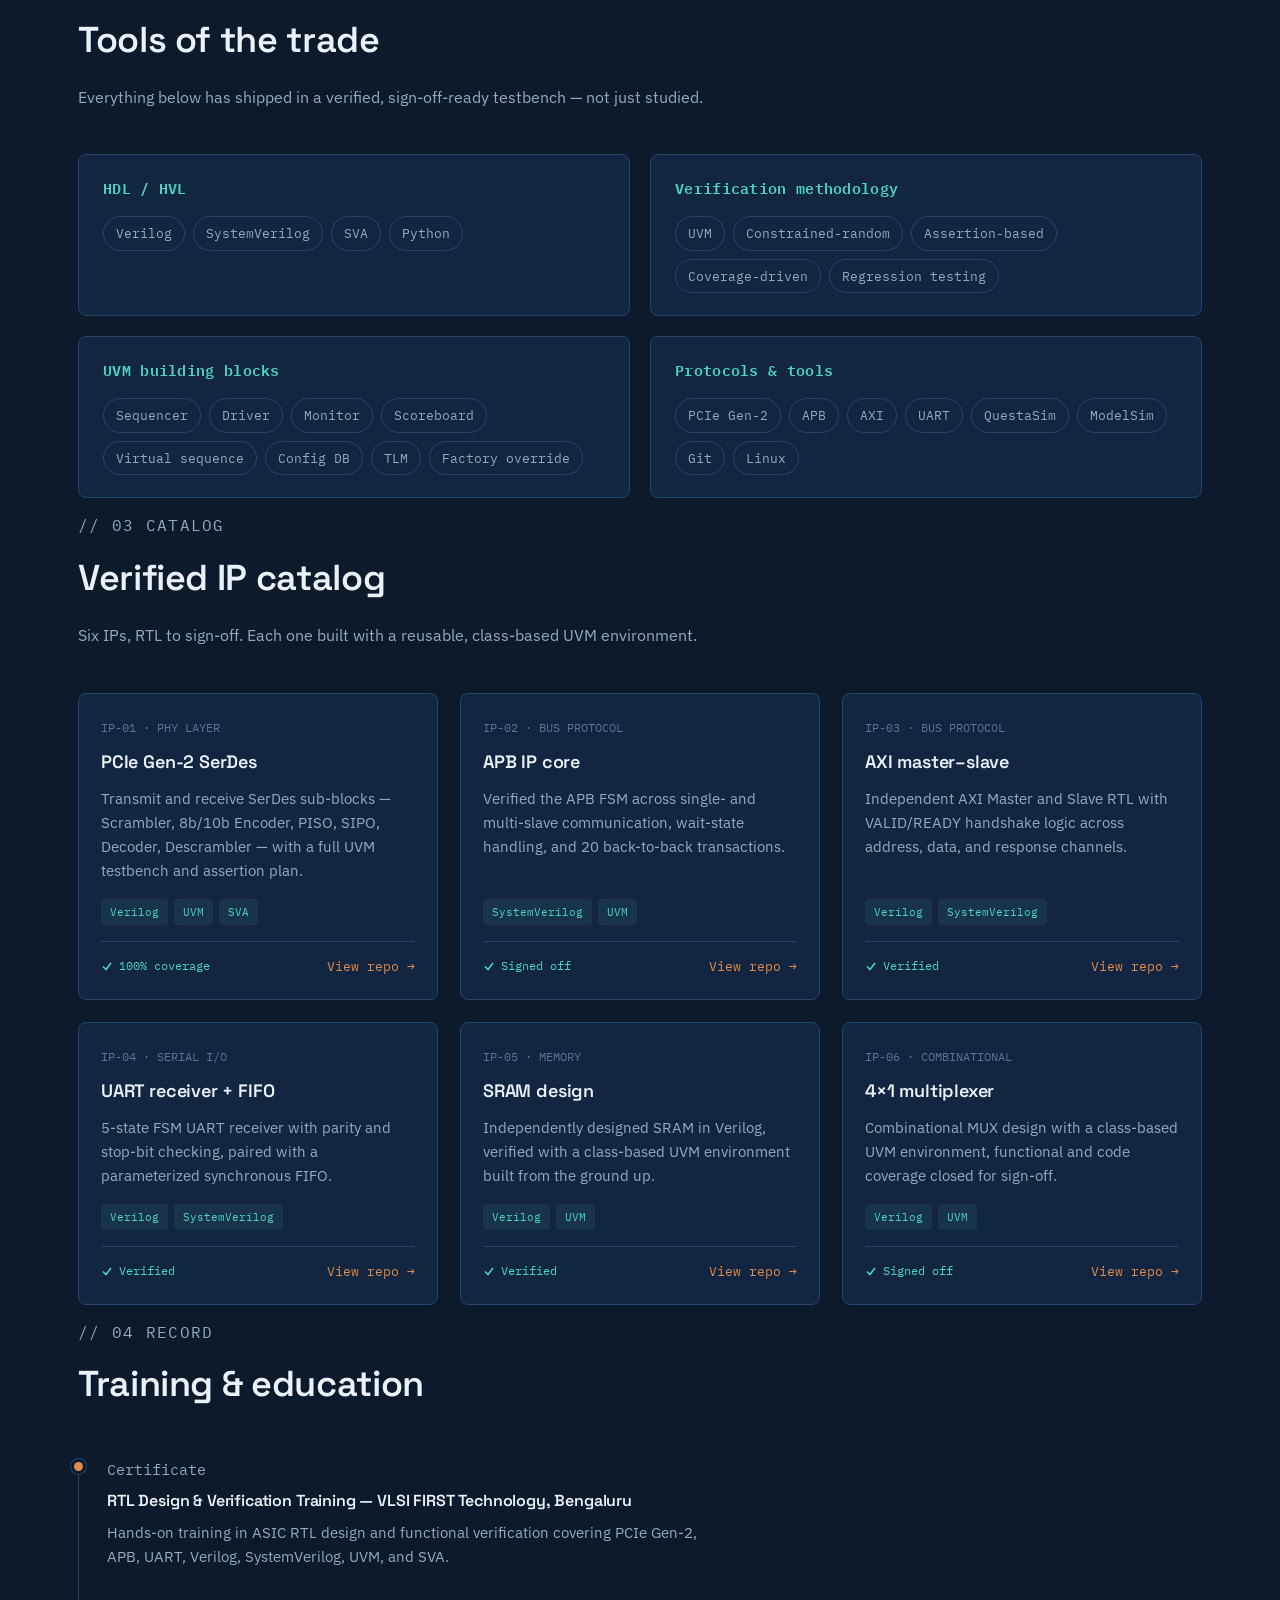
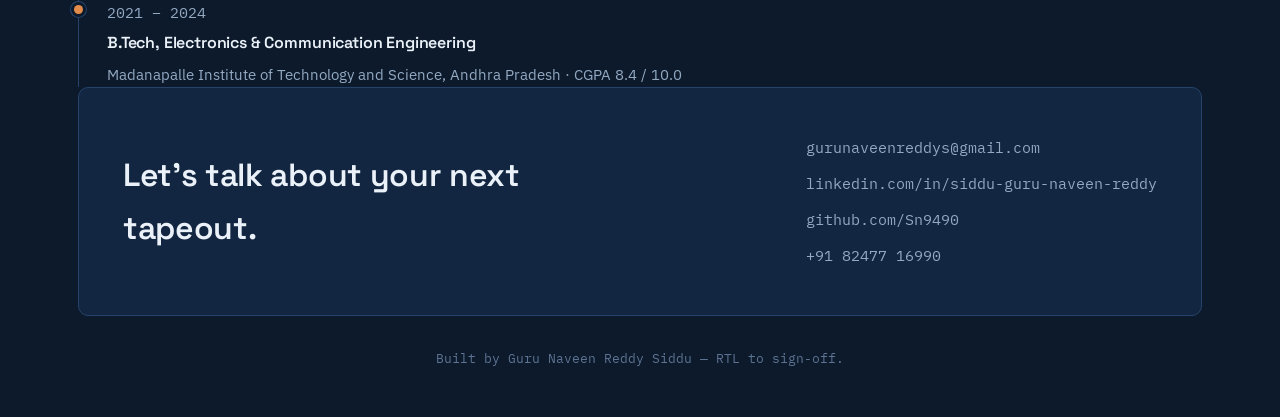
==== commit a43fe194: "Update index.html" ====
--- a/index.html
+++ b/index.html
@@ -334,10 +334,10 @@
       </div>
       <div class="about-body">
         <p>I specialize in <strong>RTL design and functional verification</strong> using Verilog, SystemVerilog, UVM, and SVA — building reusable verification environments from scratch: sequencers, drivers, monitors, scoreboards, agents, and coverage models.</p>
-        <p>I've taken a <strong>PCIe Gen-2 Physical Layer SerDes</strong> from RTL through <strong>100% functional coverage and sign-off</strong>, and verified protocol-level IPs including APB, AXI, and UART. I close bugs through waveform debugging, root-cause analysis, and regression execution — on Linux, with Git for version control.</p>
+        <p>I've taken a <strong>PCIe Gen-2 Physical Layer SerDes</strong> from RTL through <strong>80% functional coverage and sign-off</strong>, and verified protocol-level IPs including APB, AXI, and UART. I close bugs through waveform debugging, root-cause analysis, and regression execution — on Linux, with Git for version control.</p>
         <p>I'm looking for a Design Verification Engineer role on a team working on <strong>high-speed serial protocols, SoC verification, or IP-level DV</strong> — somewhere I can grow toward a senior verification lead while delivering measurable coverage and sign-off from day one.</p>
         <div class="fact-row">
-          <div class="fact"><div class="fact-num">100%</div><div class="fact-label">Functional coverage — PCIe Gen-2</div></div>
+          <div class="fact"><div class="fact-num">80%</div><div class="fact-label">Functional coverage — PCIe Gen-2</div></div>
           <div class="fact"><div class="fact-num">6</div><div class="fact-label">IPs designed &amp; verified</div></div>
           <div class="fact"><div class="fact-num">3</div><div class="fact-label">Protocols covered — PCIe, AMBA, UART</div></div>
         </div>
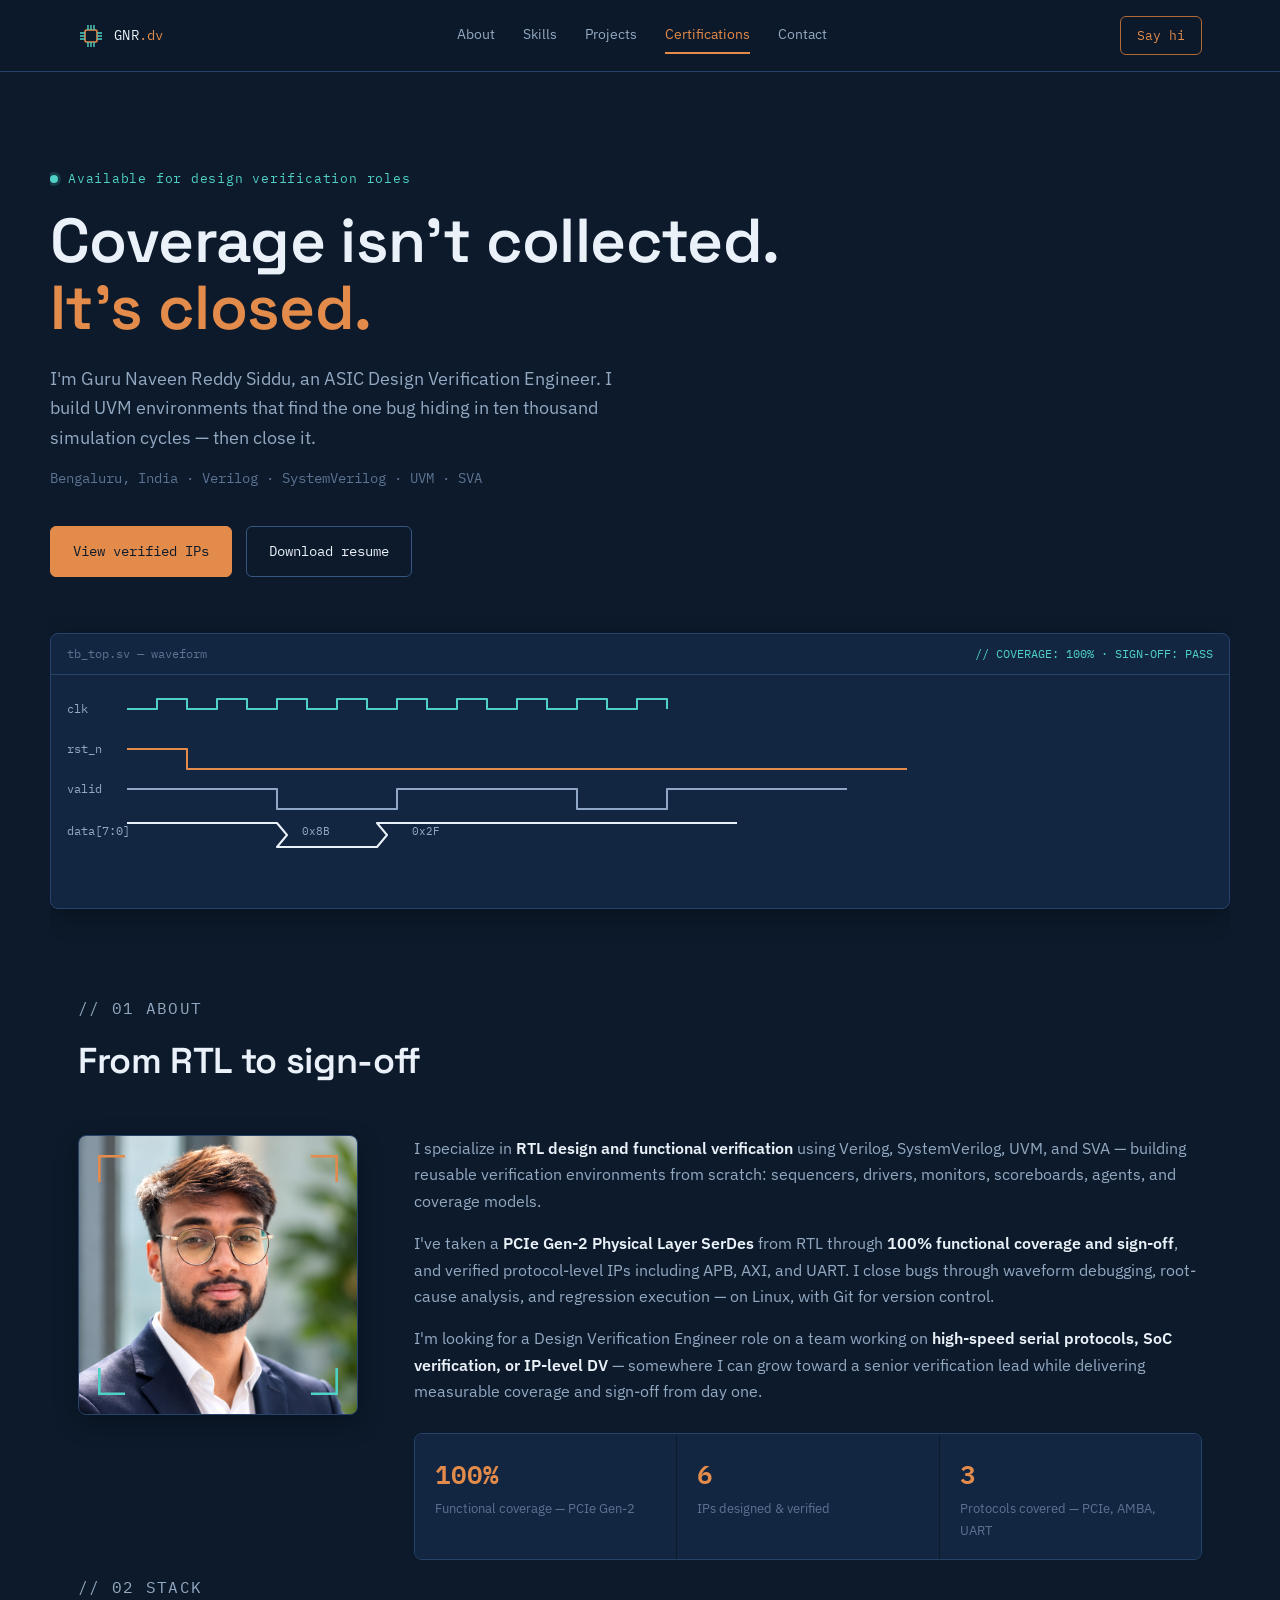
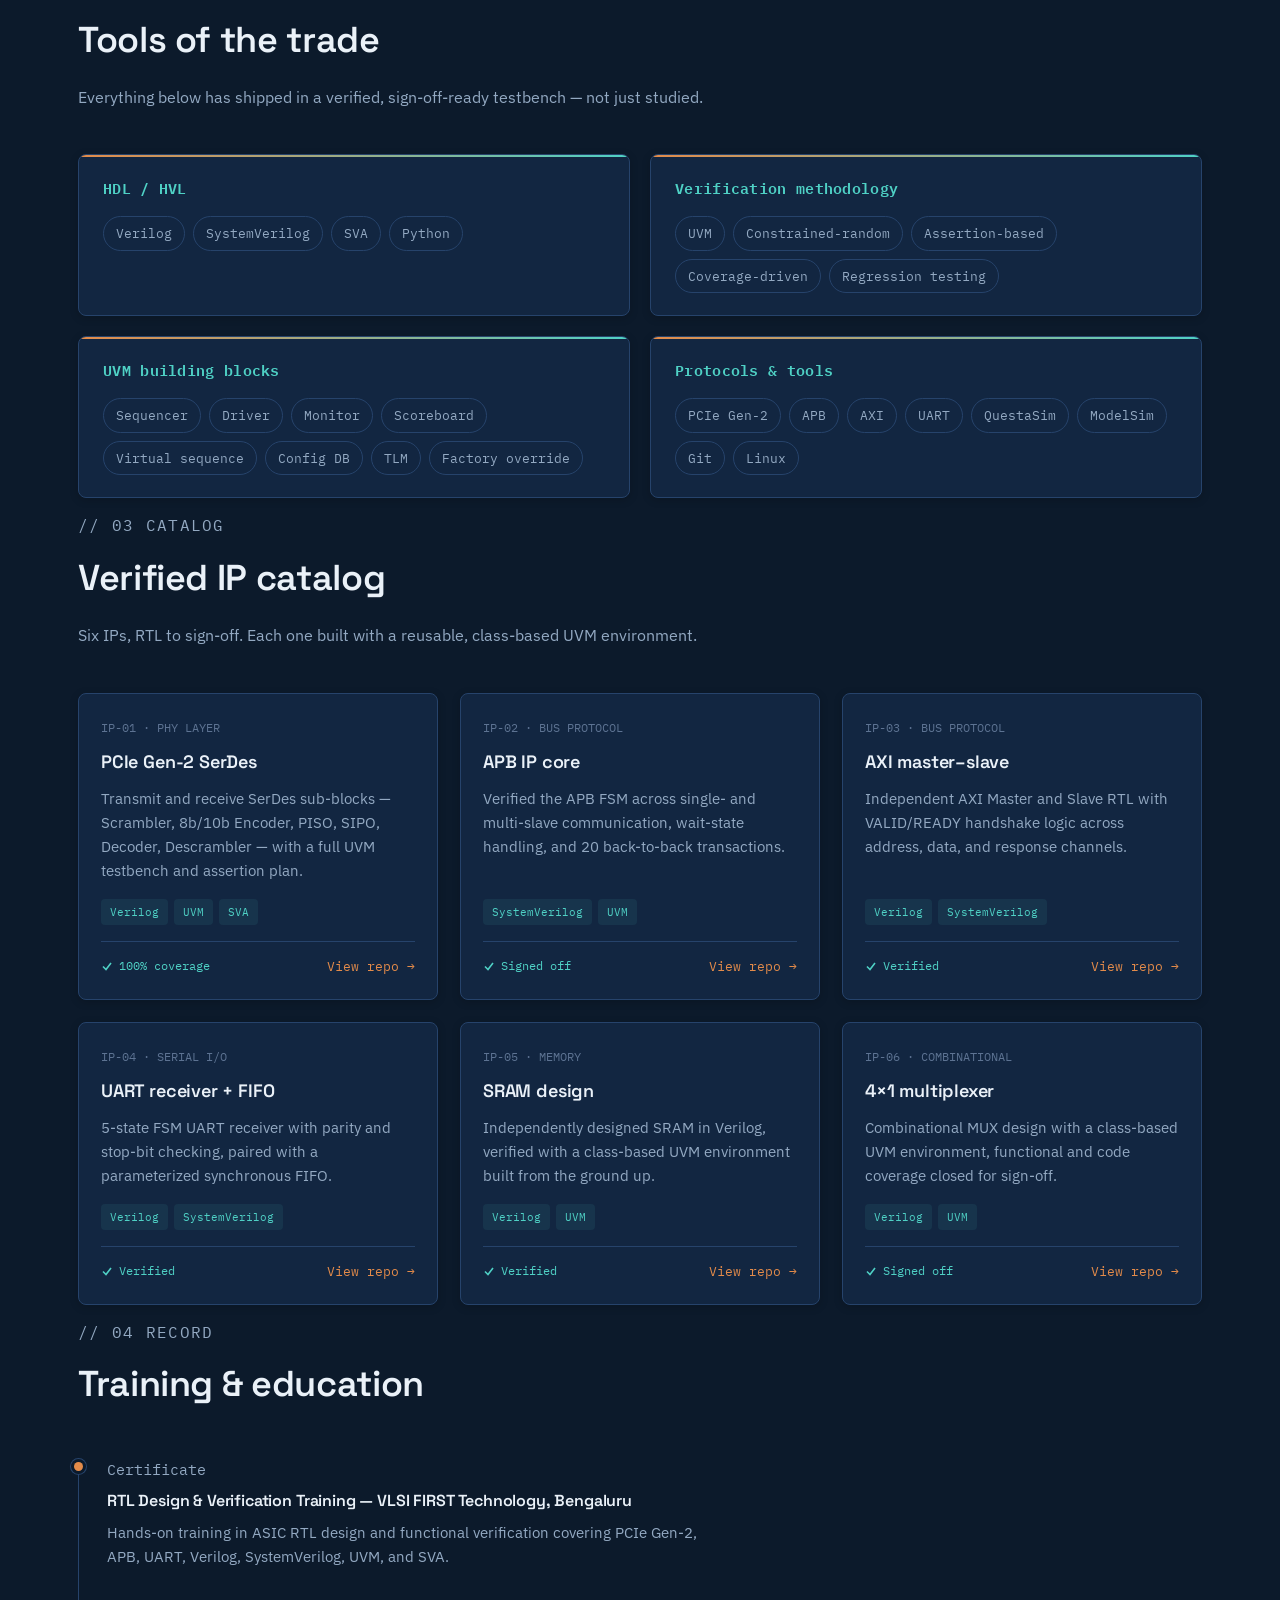
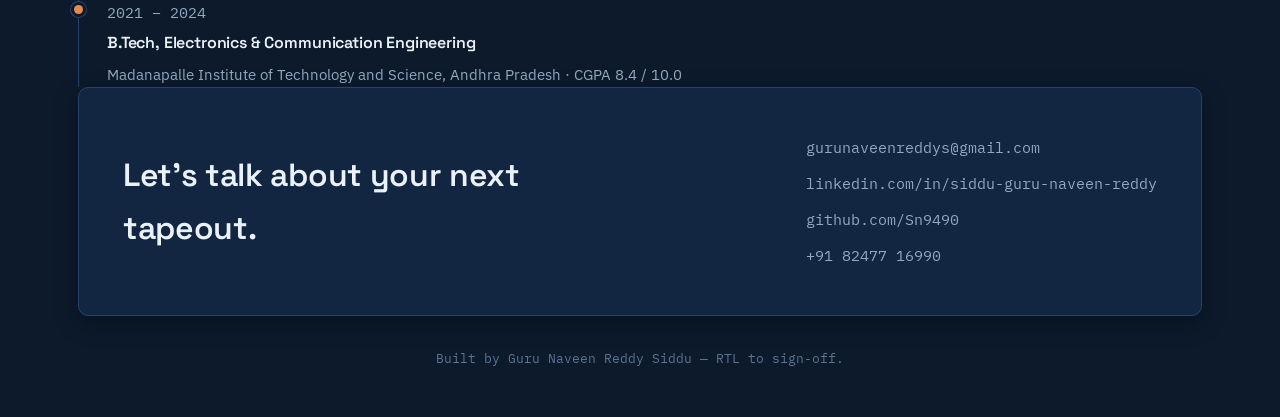
==== commit e29bdfa2: "Add files via upload" ====
--- a/index.html
+++ b/index.html
@@ -5,6 +5,11 @@
 <meta name="viewport" content="width=device-width, initial-scale=1.0">
 <title>Guru Naveen Reddy Siddu — ASIC Design Verification Engineer</title>
 <meta name="description" content="Portfolio of Guru Naveen Reddy Siddu, ASIC Design Verification Engineer specializing in UVM, SystemVerilog, and protocol-level IP verification.">
+<meta property="og:title" content="Guru Naveen Reddy Siddu — ASIC Design Verification Engineer">
+<meta property="og:description" content="UVM, SystemVerilog & SVA specialist. 100% functional coverage on PCIe Gen-2 SerDes. Verified IPs: PCIe, APB, AXI, UART, SRAM.">
+<meta property="og:type" content="website">
+<meta name="theme-color" content="#0C1A2B">
+<link rel="icon" href="data:image/svg+xml,%3Csvg xmlns='http://www.w3.org/2000/svg' viewBox='0 0 26 26'%3E%3Crect width='26' height='26' fill='%230C1A2B'/%3E%3Crect x='7' y='7' width='12' height='12' rx='1.5' stroke='%23E38B4A' stroke-width='1.6' fill='none'/%3E%3Cpath d='M10 2v5M13 2v5M16 2v5M10 19v5M13 19v5M16 19v5M2 10h5M2 13h5M2 16h5M19 10h5M19 13h5M19 16h5' stroke='%234FD1C5' stroke-width='1.4'/%3E%3C/svg%3E">
 <link rel="preconnect" href="https://fonts.googleapis.com">
 <link rel="preconnect" href="https://fonts.gstatic.com" crossorigin>
 <link href="https://fonts.googleapis.com/css2?family=Space+Grotesk:wght@400;500;600;700&family=IBM+Plex+Sans:wght@400;500;600&family=IBM+Plex+Mono:wght@400;500;600&display=swap" rel="stylesheet">
@@ -25,6 +30,9 @@
     --border:#26436B;
     --border-strong:#345680;
     --radius:6px;
+    --shadow-sm:0 2px 8px rgba(0,0,0,0.18);
+    --shadow-md:0 8px 24px rgba(0,0,0,0.28);
+    --shadow-lift:0 14px 34px rgba(0,0,0,0.32);
     --font-display:'Space Grotesk',sans-serif;
     --font-body:'IBM Plex Sans',sans-serif;
     --font-mono:'IBM Plex Mono',monospace;
@@ -69,8 +77,12 @@
   .brand-text{font-family:var(--font-mono); font-size:14px; color:var(--text-primary); letter-spacing:0.02em;}
   .brand-text span{color:var(--copper);}
   nav.links{display:flex; gap:28px; font-size:14px;}
-  nav.links a{text-decoration:none; color:var(--text-secondary); transition:color 0.15s ease;}
+  nav.links a{text-decoration:none; color:var(--text-secondary); transition:color 0.15s ease; position:relative; padding-bottom:2px;}
   nav.links a:hover, nav.links a:focus-visible{color:var(--text-primary);}
+  nav.links a.active{color:var(--copper);}
+  nav.links a.active::after{
+    content:''; position:absolute; left:0; right:0; bottom:-6px; height:2px; background:var(--copper);
+  }
   .nav-cta{
     font-family:var(--font-mono); font-size:13px; padding:8px 16px;
     border:1px solid var(--copper-dim); border-radius:var(--radius);
@@ -128,7 +140,7 @@
   /* ---------- WAVEFORM ---------- */
   .wave-panel{
     margin-top:56px; border:1px solid var(--border); border-radius:8px;
-    background:var(--ink-panel); overflow:hidden;
+    background:var(--ink-panel); overflow:hidden; box-shadow:var(--shadow-md);
   }
   .wave-titlebar{
     display:flex; align-items:center; justify-content:space-between;
@@ -164,6 +176,7 @@
   .die{
     border:1px solid var(--border); border-radius:8px; background:var(--ink-panel);
     aspect-ratio:1/1; padding:18px; display:flex; align-items:center; justify-content:center;
+    box-shadow:var(--shadow-md);
   }
   .photo-frame{padding:0; position:relative; overflow:hidden;}
   .photo-img{
@@ -187,7 +200,14 @@
   @media (max-width:760px){.skill-groups{grid-template-columns:1fr;}}
   .skill-card{
     border:1px solid var(--border); border-radius:8px; background:var(--ink-panel); padding:22px 24px;
-  }
+    box-shadow:var(--shadow-sm); position:relative; overflow:hidden;
+    transition:box-shadow 0.2s ease, transform 0.2s ease;
+  }
+  .skill-card::before{
+    content:''; position:absolute; top:0; left:0; right:0; height:2px;
+    background:linear-gradient(90deg, var(--copper), var(--teal));
+  }
+  .skill-card:hover{box-shadow:var(--shadow-md); transform:translateY(-2px);}
   .skill-card h3{font-size:15px; color:var(--teal); font-family:var(--font-mono); margin-bottom:14px; letter-spacing:0.02em;}
   .chip-row{display:flex; flex-wrap:wrap; gap:8px;}
   .chip{
@@ -202,9 +222,10 @@
   .proj-card{
     position:relative; border:1px solid var(--border); border-radius:8px;
     background:var(--ink-panel); padding:24px 22px 22px; display:flex; flex-direction:column;
-    transition:border-color 0.15s ease, transform 0.15s ease;
-  }
-  .proj-card:hover{border-color:var(--copper-dim); transform:translateY(-2px);}
+    box-shadow:var(--shadow-sm);
+    transition:border-color 0.2s ease, transform 0.2s ease, box-shadow 0.2s ease;
+  }
+  .proj-card:hover{border-color:var(--copper-dim); transform:translateY(-4px); box-shadow:var(--shadow-lift);}
   .proj-card::before, .proj-card::after{
     content:''; position:absolute; left:18px; right:18px; height:1px;
     background:repeating-linear-gradient(90deg, var(--border) 0 6px, transparent 6px 12px);
@@ -242,6 +263,7 @@
   .contact-panel{
     border:1px solid var(--border); border-radius:10px; background:var(--ink-panel);
     padding:48px 44px; display:flex; align-items:center; justify-content:space-between; gap:32px; flex-wrap:wrap;
+    box-shadow:var(--shadow-md);
   }
   .contact-panel h2{font-size:clamp(24px,3vw,32px); max-width:420px;}
   .contact-links{display:flex; flex-direction:column; gap:12px;}
@@ -253,6 +275,26 @@
 
   footer{padding:32px 0 48px; text-align:center;}
   footer p{font-family:var(--font-mono); font-size:12.5px; color:var(--text-muted);}
+
+  /* ---------- SCROLL REVEAL ---------- */
+  .reveal{opacity:0; transform:translateY(18px); transition:opacity 0.6s ease, transform 0.6s ease;}
+  .reveal.in-view{opacity:1; transform:translateY(0);}
+  @media (prefers-reduced-motion: reduce){
+    .reveal{opacity:1; transform:none;}
+  }
+
+  /* ---------- BACK TO TOP ---------- */
+  .to-top{
+    position:fixed; bottom:26px; right:26px; z-index:60;
+    width:44px; height:44px; border-radius:50%;
+    background:var(--ink-panel); border:1px solid var(--border);
+    color:var(--copper); display:flex; align-items:center; justify-content:center;
+    text-decoration:none; box-shadow:var(--shadow-md);
+    opacity:0; pointer-events:none; transform:translateY(8px);
+    transition:opacity 0.2s ease, transform 0.2s ease, border-color 0.2s ease;
+  }
+  .to-top.show{opacity:1; pointer-events:auto; transform:translateY(0);}
+  .to-top:hover, .to-top:focus-visible{border-color:var(--copper);}
 </style>
 </head>
 <body>
@@ -322,7 +364,7 @@
       <p class="section-tag">// 01 ABOUT</p>
       <h2>From RTL to sign-off</h2>
     </div>
-    <div class="about-grid">
+    <div class="about-grid reveal">
       <div class="die photo-frame" aria-hidden="false">
         <img src="photo.png" alt="Portrait of Guru Naveen Reddy Siddu" class="photo-img">
         <svg class="corner-marks" viewBox="0 0 200 200" preserveAspectRatio="none" aria-hidden="true">
@@ -334,10 +376,10 @@
       </div>
       <div class="about-body">
         <p>I specialize in <strong>RTL design and functional verification</strong> using Verilog, SystemVerilog, UVM, and SVA — building reusable verification environments from scratch: sequencers, drivers, monitors, scoreboards, agents, and coverage models.</p>
-        <p>I've taken a <strong>PCIe Gen-2 Physical Layer SerDes</strong> from RTL through <strong>80% functional coverage and sign-off</strong>, and verified protocol-level IPs including APB, AXI, and UART. I close bugs through waveform debugging, root-cause analysis, and regression execution — on Linux, with Git for version control.</p>
+        <p>I've taken a <strong>PCIe Gen-2 Physical Layer SerDes</strong> from RTL through <strong>100% functional coverage and sign-off</strong>, and verified protocol-level IPs including APB, AXI, and UART. I close bugs through waveform debugging, root-cause analysis, and regression execution — on Linux, with Git for version control.</p>
         <p>I'm looking for a Design Verification Engineer role on a team working on <strong>high-speed serial protocols, SoC verification, or IP-level DV</strong> — somewhere I can grow toward a senior verification lead while delivering measurable coverage and sign-off from day one.</p>
         <div class="fact-row">
-          <div class="fact"><div class="fact-num">80%</div><div class="fact-label">Functional coverage — PCIe Gen-2</div></div>
+          <div class="fact"><div class="fact-num">100%</div><div class="fact-label">Functional coverage — PCIe Gen-2</div></div>
           <div class="fact"><div class="fact-num">6</div><div class="fact-label">IPs designed &amp; verified</div></div>
           <div class="fact"><div class="fact-num">3</div><div class="fact-label">Protocols covered — PCIe, AMBA, UART</div></div>
         </div>
@@ -352,7 +394,7 @@
       <h2>Tools of the trade</h2>
       <p>Everything below has shipped in a verified, sign-off-ready testbench — not just studied.</p>
     </div>
-    <div class="skill-groups">
+    <div class="skill-groups reveal">
       <div class="skill-card">
         <h3>HDL / HVL</h3>
         <div class="chip-row">
@@ -394,7 +436,7 @@
       <h2>Verified IP catalog</h2>
       <p>Six IPs, RTL to sign-off. Each one built with a reusable, class-based UVM environment.</p>
     </div>
-    <div class="proj-grid">
+    <div class="proj-grid reveal">
 
       <article class="proj-card">
         <p class="part-no mono">IP-01 · PHY LAYER</p>
@@ -471,7 +513,7 @@
       <p class="section-tag">// 04 RECORD</p>
       <h2>Training &amp; education</h2>
     </div>
-    <div class="timeline">
+    <div class="timeline reveal">
       <div class="tl-item">
         <p class="tl-date mono">Certificate</p>
         <h3>RTL Design &amp; Verification Training — VLSI FIRST Technology, Bengaluru</h3>
@@ -487,7 +529,7 @@
 
   <!-- CONTACT -->
   <section id="contact" class="wrap">
-    <div class="contact-panel">
+    <div class="contact-panel reveal">
       <h2>Let's talk about your next tapeout.</h2>
       <div class="contact-links">
         <a href="mailto:gurunaveenreddys@gmail.com">gurunaveenreddys@gmail.com</a>
@@ -499,6 +541,10 @@
   </section>
 
 </main>
+
+<a href="#home" class="to-top" id="toTop" aria-label="Back to top">
+  <svg width="18" height="18" viewBox="0 0 18 18" fill="none"><path d="M4 11 L9 6 L14 11" stroke="currentColor" stroke-width="1.8" stroke-linecap="round" stroke-linejoin="round"/></svg>
+</a>
 
 <footer>
   <p>Built by Guru Naveen Reddy Siddu — RTL to sign-off.</p>
@@ -515,6 +561,46 @@
     navLinks.classList.remove('open');
     menuToggle.setAttribute('aria-expanded', 'false');
   }));
+
+  // Scroll-reveal
+  const revealEls = document.querySelectorAll('.reveal');
+  if ('IntersectionObserver' in window) {
+    const revealObserver = new IntersectionObserver((entries) => {
+      entries.forEach(entry => {
+        if (entry.isIntersecting) {
+          entry.target.classList.add('in-view');
+          revealObserver.unobserve(entry.target);
+        }
+      });
+    }, { threshold: 0.12 });
+    revealEls.forEach(el => revealObserver.observe(el));
+  } else {
+    revealEls.forEach(el => el.classList.add('in-view'));
+  }
+
+  // Active nav link on scroll
+  const sections = document.querySelectorAll('main section[id]');
+  const navAnchors = navLinks.querySelectorAll('a');
+  if ('IntersectionObserver' in window) {
+    const navObserver = new IntersectionObserver((entries) => {
+      entries.forEach(entry => {
+        const id = entry.target.getAttribute('id');
+        const link = navLinks.querySelector(`a[href="#${id}"]`);
+        if (!link) return;
+        if (entry.isIntersecting) {
+          navAnchors.forEach(a => a.classList.remove('active'));
+          link.classList.add('active');
+        }
+      });
+    }, { rootMargin: '-45% 0px -50% 0px' });
+    sections.forEach(s => navObserver.observe(s));
+  }
+
+  // Back to top button
+  const toTop = document.getElementById('toTop');
+  window.addEventListener('scroll', () => {
+    toTop.classList.toggle('show', window.scrollY > 480);
+  });
 </script>
 
 </body>
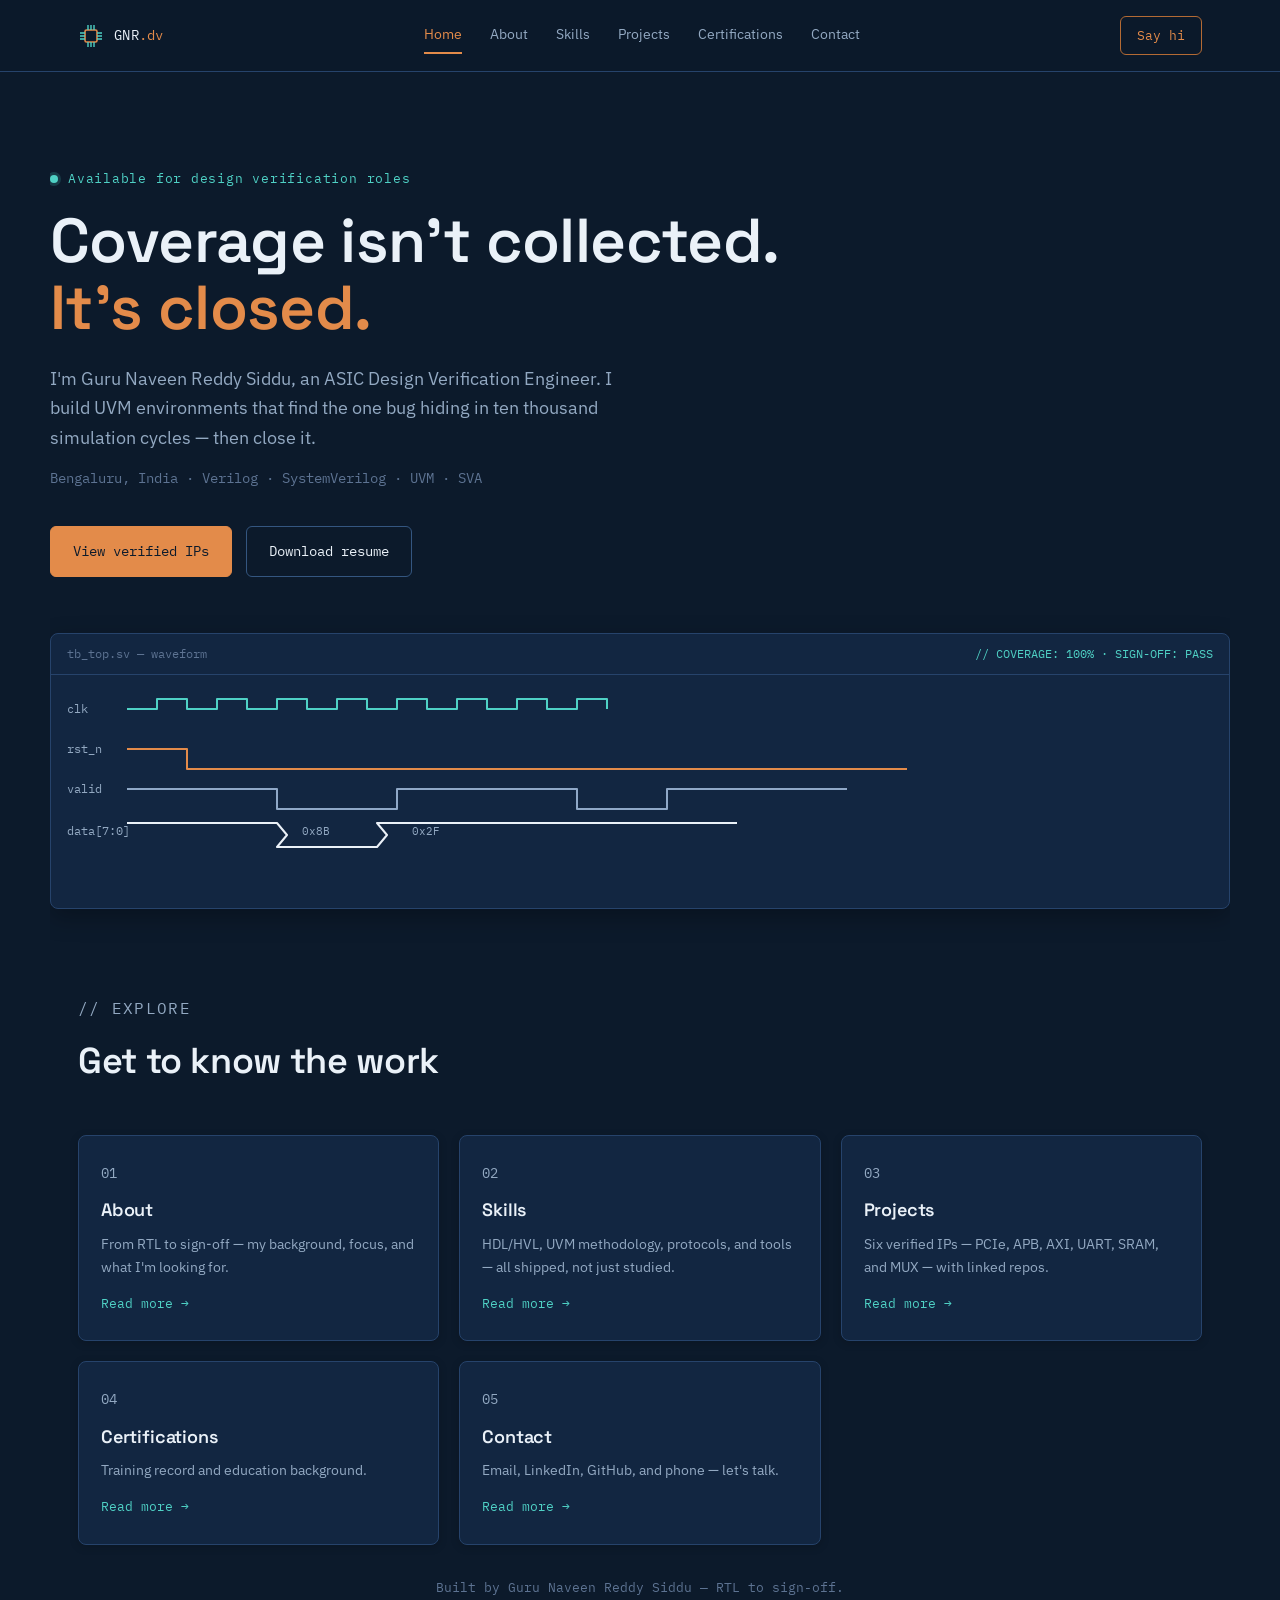
==== commit 4193e187: "Add files via upload" ====
--- a/index.html
+++ b/index.html
@@ -13,295 +13,13 @@
 <link rel="preconnect" href="https://fonts.googleapis.com">
 <link rel="preconnect" href="https://fonts.gstatic.com" crossorigin>
 <link href="https://fonts.googleapis.com/css2?family=Space+Grotesk:wght@400;500;600;700&family=IBM+Plex+Sans:wght@400;500;600&family=IBM+Plex+Mono:wght@400;500;600&display=swap" rel="stylesheet">
-<style>
-  :root{
-    --ink:#0C1A2B;
-    --ink-panel:#122641;
-    --ink-panel-2:#152c4c;
-    --grid-line:#20375A;
-    --paper:#F4F7FA;
-    --text-primary:#EAF1F8;
-    --text-secondary:#93A9C2;
-    --text-muted:#5D7392;
-    --copper:#E38B4A;
-    --copper-dim:#B36A34;
-    --teal:#4FD1C5;
-    --teal-dim:#2E9C92;
-    --border:#26436B;
-    --border-strong:#345680;
-    --radius:6px;
-    --shadow-sm:0 2px 8px rgba(0,0,0,0.18);
-    --shadow-md:0 8px 24px rgba(0,0,0,0.28);
-    --shadow-lift:0 14px 34px rgba(0,0,0,0.32);
-    --font-display:'Space Grotesk',sans-serif;
-    --font-body:'IBM Plex Sans',sans-serif;
-    --font-mono:'IBM Plex Mono',monospace;
-    --max:1180px;
-  }
-
-  *{box-sizing:border-box;}
-  html{scroll-behavior:smooth;}
-  @media (prefers-reduced-motion: reduce){
-    html{scroll-behavior:auto;}
-    *{animation-duration:0.001ms !important; animation-iteration-count:1 !important; transition-duration:0.001ms !important;}
-  }
-
-  body{
-    margin:0;
-    background:var(--ink);
-    color:var(--text-primary);
-    font-family:var(--font-body);
-    font-size:16px;
-    line-height:1.65;
-  }
-
-  a{color:inherit;}
-  h1,h2,h3{font-family:var(--font-display); font-weight:600; margin:0; letter-spacing:-0.01em;}
-  p{margin:0;}
-  .wrap{max-width:var(--max); margin:0 auto; padding:0 28px;}
-  .mono{font-family:var(--font-mono);}
-
-  /* ---------- NAV ---------- */
-  header.nav{
-    position:sticky; top:0; z-index:50;
-    background:rgba(12,26,43,0.88);
-    backdrop-filter:blur(8px);
-    border-bottom:1px solid var(--border);
-  }
-  .nav-inner{
-    max-width:var(--max); margin:0 auto; padding:16px 28px;
-    display:flex; align-items:center; justify-content:space-between;
-  }
-  .brand{display:flex; align-items:center; gap:10px; text-decoration:none;}
-  .brand svg{display:block;}
-  .brand-text{font-family:var(--font-mono); font-size:14px; color:var(--text-primary); letter-spacing:0.02em;}
-  .brand-text span{color:var(--copper);}
-  nav.links{display:flex; gap:28px; font-size:14px;}
-  nav.links a{text-decoration:none; color:var(--text-secondary); transition:color 0.15s ease; position:relative; padding-bottom:2px;}
-  nav.links a:hover, nav.links a:focus-visible{color:var(--text-primary);}
-  nav.links a.active{color:var(--copper);}
-  nav.links a.active::after{
-    content:''; position:absolute; left:0; right:0; bottom:-6px; height:2px; background:var(--copper);
-  }
-  .nav-cta{
-    font-family:var(--font-mono); font-size:13px; padding:8px 16px;
-    border:1px solid var(--copper-dim); border-radius:var(--radius);
-    color:var(--copper); text-decoration:none; white-space:nowrap;
-    transition:background 0.15s ease, color 0.15s ease;
-  }
-  .nav-cta:hover, .nav-cta:focus-visible{background:var(--copper); color:var(--ink);}
-  .menu-toggle{display:none; background:none; border:1px solid var(--border); color:var(--text-primary); padding:8px 10px; border-radius:var(--radius);}
-
-  @media (max-width: 760px){
-    nav.links{display:none;}
-    .menu-toggle{display:block;}
-    nav.links.open{
-      display:flex; flex-direction:column; gap:0;
-      position:absolute; top:100%; left:0; right:0;
-      background:var(--ink-panel); border-bottom:1px solid var(--border);
-      padding:8px 28px 20px;
-    }
-    nav.links.open a{padding:12px 0; border-bottom:1px solid var(--border);}
-  }
-
-  :focus-visible{outline:2px solid var(--copper); outline-offset:2px;}
-
-  /* ---------- HERO ---------- */
-  .hero{padding:96px 0 72px; position:relative; overflow:hidden;}
-  .eyebrow{
-    font-family:var(--font-mono); font-size:13px; color:var(--teal);
-    letter-spacing:0.06em; margin-bottom:18px; display:flex; align-items:center; gap:10px;
-  }
-  .eyebrow::before{content:''; width:8px; height:8px; background:var(--teal); border-radius:50%; box-shadow:0 0 0 3px rgba(79,209,197,0.18);}
-  .hero h1{
-    font-size:clamp(34px, 5.4vw, 62px);
-    line-height:1.08;
-    max-width:820px;
-    color:var(--text-primary);
-  }
-  .hero h1 em{font-style:normal; color:var(--copper);}
-  .hero-sub{
-    margin-top:22px; max-width:600px; font-size:18px; color:var(--text-secondary);
-  }
-  .hero-meta{
-    margin-top:14px; font-family:var(--font-mono); font-size:14px; color:var(--text-muted);
-  }
-  .hero-actions{display:flex; gap:14px; margin-top:36px; flex-wrap:wrap;}
-  .btn{
-    font-family:var(--font-mono); font-size:14px; padding:13px 22px;
-    border-radius:var(--radius); text-decoration:none; display:inline-flex; align-items:center; gap:8px;
-    transition:transform 0.15s ease, background 0.15s ease, border-color 0.15s ease;
-  }
-  .btn-primary{background:var(--copper); color:var(--ink); border:1px solid var(--copper);}
-  .btn-primary:hover, .btn-primary:focus-visible{background:#f19d5f;}
-  .btn-ghost{border:1px solid var(--border-strong,var(--border)); color:var(--text-primary);}
-  .btn-ghost:hover, .btn-ghost:focus-visible{border-color:var(--teal); color:var(--teal);}
-
-  /* ---------- WAVEFORM ---------- */
-  .wave-panel{
-    margin-top:56px; border:1px solid var(--border); border-radius:8px;
-    background:var(--ink-panel); overflow:hidden; box-shadow:var(--shadow-md);
-  }
-  .wave-titlebar{
-    display:flex; align-items:center; justify-content:space-between;
-    padding:10px 16px; border-bottom:1px solid var(--border);
-    font-family:var(--font-mono); font-size:12px; color:var(--text-muted);
-  }
-  .wave-titlebar .status{color:var(--teal);}
-  .wave-svg-wrap{padding:20px 16px 16px; overflow-x:auto;}
-  .sig-label{font-family:var(--font-mono); font-size:12px; fill:var(--text-secondary);}
-  .trace{fill:none; stroke-width:2; stroke-linejoin:round;}
-  .trace-clk{stroke:var(--teal);}
-  .trace-rst{stroke:var(--copper);}
-  .trace-valid{stroke:#8FA8C7;}
-  .trace-data{stroke:var(--text-primary);}
-  .draw{
-    stroke-dasharray:900; stroke-dashoffset:900;
-    animation:draw 1.8s ease forwards;
-  }
-  @keyframes draw{to{stroke-dashoffset:0;}}
-  .clk-pulse{animation:pulse 1.6s linear infinite; transform-origin:center;}
-  @keyframes pulse{0%,100%{opacity:1;}50%{opacity:0.35;}}
-
-  /* ---------- SECTION SHELL ---------- */
-  section{padding:88px 0;}
-  .section-head{margin-bottom:44px; max-width:640px;}
-  .section-tag{font-family:var(--font-mono); font-size:12px; color:var(--copper); letter-spacing:0.08em; margin-bottom:10px;}
-  .section-head h2{font-size:clamp(26px,3vw,36px); color:var(--text-primary);}
-  .section-head p{margin-top:14px; color:var(--text-secondary); font-size:16px;}
-
-  /* ---------- ABOUT ---------- */
-  .about-grid{display:grid; grid-template-columns:280px 1fr; gap:56px; align-items:start;}
-  @media (max-width:820px){.about-grid{grid-template-columns:1fr;}}
-  .die{
-    border:1px solid var(--border); border-radius:8px; background:var(--ink-panel);
-    aspect-ratio:1/1; padding:18px; display:flex; align-items:center; justify-content:center;
-    box-shadow:var(--shadow-md);
-  }
-  .photo-frame{padding:0; position:relative; overflow:hidden;}
-  .photo-img{
-    width:100%; height:100%; object-fit:cover; object-position:center center;
-    display:block; filter:saturate(0.92) contrast(1.02);
-  }
-  .corner-marks{position:absolute; inset:10px; width:calc(100% - 20px); height:calc(100% - 20px); pointer-events:none;}
-  .about-body p{color:var(--text-secondary); font-size:16px; margin-bottom:16px;}
-  .about-body strong{color:var(--text-primary); font-weight:600;}
-  .fact-row{
-    display:grid; grid-template-columns:repeat(3,1fr); gap:1px;
-    margin-top:28px; border:1px solid var(--border); border-radius:8px; overflow:hidden;
-  }
-  @media (max-width:560px){.fact-row{grid-template-columns:1fr;}}
-  .fact{background:var(--ink-panel); padding:18px 20px;}
-  .fact-num{font-family:var(--font-mono); font-size:26px; color:var(--copper); font-weight:600;}
-  .fact-label{font-size:13px; color:var(--text-muted); margin-top:4px;}
-
-  /* ---------- SKILLS ---------- */
-  .skill-groups{display:grid; grid-template-columns:1fr 1fr; gap:20px;}
-  @media (max-width:760px){.skill-groups{grid-template-columns:1fr;}}
-  .skill-card{
-    border:1px solid var(--border); border-radius:8px; background:var(--ink-panel); padding:22px 24px;
-    box-shadow:var(--shadow-sm); position:relative; overflow:hidden;
-    transition:box-shadow 0.2s ease, transform 0.2s ease;
-  }
-  .skill-card::before{
-    content:''; position:absolute; top:0; left:0; right:0; height:2px;
-    background:linear-gradient(90deg, var(--copper), var(--teal));
-  }
-  .skill-card:hover{box-shadow:var(--shadow-md); transform:translateY(-2px);}
-  .skill-card h3{font-size:15px; color:var(--teal); font-family:var(--font-mono); margin-bottom:14px; letter-spacing:0.02em;}
-  .chip-row{display:flex; flex-wrap:wrap; gap:8px;}
-  .chip{
-    font-family:var(--font-mono); font-size:12.5px; padding:6px 12px;
-    border:1px solid var(--border); border-radius:999px; color:var(--text-secondary);
-  }
-
-  /* ---------- PROJECTS ---------- */
-  .proj-grid{display:grid; grid-template-columns:repeat(3,1fr); gap:22px;}
-  @media (max-width:980px){.proj-grid{grid-template-columns:1fr 1fr;}}
-  @media (max-width:640px){.proj-grid{grid-template-columns:1fr;}}
-  .proj-card{
-    position:relative; border:1px solid var(--border); border-radius:8px;
-    background:var(--ink-panel); padding:24px 22px 22px; display:flex; flex-direction:column;
-    box-shadow:var(--shadow-sm);
-    transition:border-color 0.2s ease, transform 0.2s ease, box-shadow 0.2s ease;
-  }
-  .proj-card:hover{border-color:var(--copper-dim); transform:translateY(-4px); box-shadow:var(--shadow-lift);}
-  .proj-card::before, .proj-card::after{
-    content:''; position:absolute; left:18px; right:18px; height:1px;
-    background:repeating-linear-gradient(90deg, var(--border) 0 6px, transparent 6px 12px);
-  }
-  .proj-card::before{top:-1px;}
-  .proj-card::after{bottom:-1px;}
-  .part-no{font-family:var(--font-mono); font-size:12px; color:var(--text-muted); margin-bottom:10px;}
-  .proj-card h3{font-size:18px; margin-bottom:10px; color:var(--text-primary);}
-  .proj-card p.desc{font-size:14.5px; color:var(--text-secondary); margin-bottom:16px; flex-grow:1;}
-  .proj-tags{display:flex; flex-wrap:wrap; gap:6px; margin-bottom:16px;}
-  .proj-tags span{
-    font-family:var(--font-mono); font-size:11px; padding:4px 9px;
-    background:rgba(79,209,197,0.08); color:var(--teal); border-radius:4px;
-  }
-  .proj-footer{display:flex; align-items:center; justify-content:space-between; padding-top:14px; border-top:1px solid var(--border);}
-  .status-pass{
-    display:flex; align-items:center; gap:6px; font-family:var(--font-mono); font-size:12px; color:var(--teal);
-  }
-  .proj-link{font-family:var(--font-mono); font-size:12.5px; color:var(--copper); text-decoration:none;}
-  .proj-link:hover, .proj-link:focus-visible{text-decoration:underline;}
-
-  /* ---------- TIMELINE ---------- */
-  .timeline{border-left:1px solid var(--border); padding-left:28px; max-width:640px;}
-  .tl-item{position:relative; padding-bottom:32px;}
-  .tl-item:last-child{padding-bottom:0;}
-  .tl-item::before{
-    content:''; position:absolute; left:-33px; top:4px; width:9px; height:9px;
-    background:var(--copper); border-radius:50%; box-shadow:0 0 0 3px var(--ink), 0 0 0 4px var(--border);
-  }
-  .tl-date{font-family:var(--font-mono); font-size:12.5px; color:var(--text-muted); margin-bottom:6px;}
-  .tl-item h3{font-size:16px; margin-bottom:6px;}
-  .tl-item p{color:var(--text-secondary); font-size:14.5px;}
-
-  /* ---------- CONTACT ---------- */
-  .contact-panel{
-    border:1px solid var(--border); border-radius:10px; background:var(--ink-panel);
-    padding:48px 44px; display:flex; align-items:center; justify-content:space-between; gap:32px; flex-wrap:wrap;
-    box-shadow:var(--shadow-md);
-  }
-  .contact-panel h2{font-size:clamp(24px,3vw,32px); max-width:420px;}
-  .contact-links{display:flex; flex-direction:column; gap:12px;}
-  .contact-links a{
-    font-family:var(--font-mono); font-size:14.5px; text-decoration:none; color:var(--text-secondary);
-    display:flex; align-items:center; gap:10px; transition:color 0.15s ease;
-  }
-  .contact-links a:hover, .contact-links a:focus-visible{color:var(--copper);}
-
-  footer{padding:32px 0 48px; text-align:center;}
-  footer p{font-family:var(--font-mono); font-size:12.5px; color:var(--text-muted);}
-
-  /* ---------- SCROLL REVEAL ---------- */
-  .reveal{opacity:0; transform:translateY(18px); transition:opacity 0.6s ease, transform 0.6s ease;}
-  .reveal.in-view{opacity:1; transform:translateY(0);}
-  @media (prefers-reduced-motion: reduce){
-    .reveal{opacity:1; transform:none;}
-  }
-
-  /* ---------- BACK TO TOP ---------- */
-  .to-top{
-    position:fixed; bottom:26px; right:26px; z-index:60;
-    width:44px; height:44px; border-radius:50%;
-    background:var(--ink-panel); border:1px solid var(--border);
-    color:var(--copper); display:flex; align-items:center; justify-content:center;
-    text-decoration:none; box-shadow:var(--shadow-md);
-    opacity:0; pointer-events:none; transform:translateY(8px);
-    transition:opacity 0.2s ease, transform 0.2s ease, border-color 0.2s ease;
-  }
-  .to-top.show{opacity:1; pointer-events:auto; transform:translateY(0);}
-  .to-top:hover, .to-top:focus-visible{border-color:var(--copper);}
-</style>
+<link rel="stylesheet" href="style.css">
 </head>
 <body>
 
 <header class="nav">
   <div class="nav-inner">
-    <a href="#home" class="brand">
+    <a href="index.html" class="brand">
       <svg width="26" height="26" viewBox="0 0 26 26" fill="none">
         <rect x="7" y="7" width="12" height="12" rx="1.5" stroke="#E38B4A" stroke-width="1.6"/>
         <path d="M10 2v5M13 2v5M16 2v5M10 19v5M13 19v5M16 19v5M2 10h5M2 13h5M2 16h5M19 10h5M19 13h5M19 16h5" stroke="#4FD1C5" stroke-width="1.4"/>
@@ -309,11 +27,12 @@
       <span class="brand-text">GNR<span>.dv</span></span>
     </a>
     <nav class="links" id="navLinks">
-      <a href="#about">About</a>
-      <a href="#skills">Skills</a>
-      <a href="#projects">Projects</a>
-      <a href="#timeline">Certifications</a>
-      <a href="#contact">Contact</a>
+      <a href="index.html" class="active">Home</a>
+      <a href="about.html">About</a>
+      <a href="skills.html">Skills</a>
+      <a href="projects.html">Projects</a>
+      <a href="certifications.html">Certifications</a>
+      <a href="contact.html">Contact</a>
     </nav>
     <a class="nav-cta" href="mailto:gurunaveenreddys@gmail.com">Say hi</a>
     <button class="menu-toggle" id="menuToggle" aria-label="Toggle menu" aria-expanded="false">☰</button>
@@ -329,8 +48,8 @@
     <p class="hero-sub">I'm Guru Naveen Reddy Siddu, an ASIC Design Verification Engineer. I build UVM environments that find the one bug hiding in ten thousand simulation cycles — then close it.</p>
     <p class="hero-meta mono">Bengaluru, India · Verilog · SystemVerilog · UVM · SVA</p>
     <div class="hero-actions">
-      <a class="btn btn-primary" href="#projects">View verified IPs</a>
-      <a class="btn btn-ghost" href="/resume.pdf">Download resume</a>
+      <a class="btn btn-primary" href="projects.html">View verified IPs</a>
+      <a class="btn btn-ghost" href="resume.pdf">Download resume</a>
     </div>
 
     <div class="wave-panel">
@@ -341,7 +60,7 @@
       <div class="wave-svg-wrap">
         <svg viewBox="0 0 900 190" width="900" height="190" role="img" aria-label="Simulation waveform showing clk, rst_n, valid and data signals">
           <text x="0" y="18" class="sig-label">clk</text>
-          <path class="trace trace-clk clk-pulse" d="M60 14 h30 v-10 h30 v10 h30 v-10 h30 v10 h30 v-10 h30 v10 h30 v-10 h30 v10 h30 v-10 h30 v10 h30 v-10 h30 v10 h30 v-10 h30 v10 h30 v-10 h30 v10 h30 v-10 h30 v10"/>
+          <path class="trace trace-clk clk-pulse" d="M60 14 h30 v-10 h30 v10 h30 v-10 h30 v10 h30 v-10 h30 v10 h30 v-10 h30 v10 h30 v-10 h30 v10 h30 v-10 h30 v10 h30 v-10 h30 v10 h30 v-10 h30 v10"/>
 
           <text x="0" y="58" class="sig-label">rst_n</text>
           <path class="trace trace-rst draw" d="M60 54 h60 v20 h720"/>
@@ -358,185 +77,43 @@
     </div>
   </section>
 
-  <!-- ABOUT -->
-  <section id="about" class="wrap">
+  <!-- EXPLORE -->
+  <section class="wrap">
     <div class="section-head">
-      <p class="section-tag">// 01 ABOUT</p>
-      <h2>From RTL to sign-off</h2>
+      <p class="section-tag">// EXPLORE</p>
+      <h2>Get to know the work</h2>
     </div>
-    <div class="about-grid reveal">
-      <div class="die photo-frame" aria-hidden="false">
-        <img src="photo.png" alt="Portrait of Guru Naveen Reddy Siddu" class="photo-img">
-        <svg class="corner-marks" viewBox="0 0 200 200" preserveAspectRatio="none" aria-hidden="true">
-          <path d="M8 28 V8 H28" fill="none" stroke="#E38B4A" stroke-width="2"/>
-          <path d="M172 8 H192 V28" fill="none" stroke="#E38B4A" stroke-width="2"/>
-          <path d="M8 172 V192 H28" fill="none" stroke="#4FD1C5" stroke-width="2"/>
-          <path d="M192 172 V192 H172" fill="none" stroke="#4FD1C5" stroke-width="2"/>
-        </svg>
-      </div>
-      <div class="about-body">
-        <p>I specialize in <strong>RTL design and functional verification</strong> using Verilog, SystemVerilog, UVM, and SVA — building reusable verification environments from scratch: sequencers, drivers, monitors, scoreboards, agents, and coverage models.</p>
-        <p>I've taken a <strong>PCIe Gen-2 Physical Layer SerDes</strong> from RTL through <strong>100% functional coverage and sign-off</strong>, and verified protocol-level IPs including APB, AXI, and UART. I close bugs through waveform debugging, root-cause analysis, and regression execution — on Linux, with Git for version control.</p>
-        <p>I'm looking for a Design Verification Engineer role on a team working on <strong>high-speed serial protocols, SoC verification, or IP-level DV</strong> — somewhere I can grow toward a senior verification lead while delivering measurable coverage and sign-off from day one.</p>
-        <div class="fact-row">
-          <div class="fact"><div class="fact-num">100%</div><div class="fact-label">Functional coverage — PCIe Gen-2</div></div>
-          <div class="fact"><div class="fact-num">6</div><div class="fact-label">IPs designed &amp; verified</div></div>
-          <div class="fact"><div class="fact-num">3</div><div class="fact-label">Protocols covered — PCIe, AMBA, UART</div></div>
-        </div>
-      </div>
-    </div>
-  </section>
-
-  <!-- SKILLS -->
-  <section id="skills" class="wrap">
-    <div class="section-head">
-      <p class="section-tag">// 02 STACK</p>
-      <h2>Tools of the trade</h2>
-      <p>Everything below has shipped in a verified, sign-off-ready testbench — not just studied.</p>
-    </div>
-    <div class="skill-groups reveal">
-      <div class="skill-card">
-        <h3>HDL / HVL</h3>
-        <div class="chip-row">
-          <span class="chip">Verilog</span><span class="chip">SystemVerilog</span>
-          <span class="chip">SVA</span><span class="chip">Python</span>
-        </div>
-      </div>
-      <div class="skill-card">
-        <h3>Verification methodology</h3>
-        <div class="chip-row">
-          <span class="chip">UVM</span><span class="chip">Constrained-random</span>
-          <span class="chip">Assertion-based</span><span class="chip">Coverage-driven</span>
-          <span class="chip">Regression testing</span>
-        </div>
-      </div>
-      <div class="skill-card">
-        <h3>UVM building blocks</h3>
-        <div class="chip-row">
-          <span class="chip">Sequencer</span><span class="chip">Driver</span><span class="chip">Monitor</span>
-          <span class="chip">Scoreboard</span><span class="chip">Virtual sequence</span>
-          <span class="chip">Config DB</span><span class="chip">TLM</span><span class="chip">Factory override</span>
-        </div>
-      </div>
-      <div class="skill-card">
-        <h3>Protocols &amp; tools</h3>
-        <div class="chip-row">
-          <span class="chip">PCIe Gen-2</span><span class="chip">APB</span><span class="chip">AXI</span>
-          <span class="chip">UART</span><span class="chip">QuestaSim</span><span class="chip">ModelSim</span>
-          <span class="chip">Git</span><span class="chip">Linux</span>
-        </div>
-      </div>
-    </div>
-  </section>
-
-  <!-- PROJECTS -->
-  <section id="projects" class="wrap">
-    <div class="section-head">
-      <p class="section-tag">// 03 CATALOG</p>
-      <h2>Verified IP catalog</h2>
-      <p>Six IPs, RTL to sign-off. Each one built with a reusable, class-based UVM environment.</p>
-    </div>
-    <div class="proj-grid reveal">
-
-      <article class="proj-card">
-        <p class="part-no mono">IP-01 · PHY LAYER</p>
-        <h3>PCIe Gen-2 SerDes</h3>
-        <p class="desc">Transmit and receive SerDes sub-blocks — Scrambler, 8b/10b Encoder, PISO, SIPO, Decoder, Descrambler — with a full UVM testbench and assertion plan.</p>
-        <div class="proj-tags"><span>Verilog</span><span>UVM</span><span>SVA</span></div>
-        <div class="proj-footer">
-          <span class="status-pass"><svg width="12" height="12" viewBox="0 0 12 12" aria-hidden="true"><path d="M2 6.5 L5 9.5 L10 3" stroke="#4FD1C5" stroke-width="1.6" fill="none"/></svg>100% coverage</span>
-          <a class="proj-link" href="https://github.com/Sn9490/PCIe-Gen-2-SerDes-Design-Verification">View repo →</a>
-        </div>
-      </article>
-
-      <article class="proj-card">
-        <p class="part-no mono">IP-02 · BUS PROTOCOL</p>
-        <h3>APB IP core</h3>
-        <p class="desc">Verified the APB FSM across single- and multi-slave communication, wait-state handling, and 20 back-to-back transactions.</p>
-        <div class="proj-tags"><span>SystemVerilog</span><span>UVM</span></div>
-        <div class="proj-footer">
-          <span class="status-pass"><svg width="12" height="12" viewBox="0 0 12 12" aria-hidden="true"><path d="M2 6.5 L5 9.5 L10 3" stroke="#4FD1C5" stroke-width="1.6" fill="none"/></svg>Signed off</span>
-          <a class="proj-link" href="https://github.com/Sn9490/APB-UVM-Verification">View repo →</a>
-        </div>
-      </article>
-
-      <article class="proj-card">
-        <p class="part-no mono">IP-03 · BUS PROTOCOL</p>
-        <h3>AXI master–slave</h3>
-        <p class="desc">Independent AXI Master and Slave RTL with VALID/READY handshake logic across address, data, and response channels.</p>
-        <div class="proj-tags"><span>Verilog</span><span>SystemVerilog</span></div>
-        <div class="proj-footer">
-          <span class="status-pass"><svg width="12" height="12" viewBox="0 0 12 12" aria-hidden="true"><path d="M2 6.5 L5 9.5 L10 3" stroke="#4FD1C5" stroke-width="1.6" fill="none"/></svg>Verified</span>
-          <a class="proj-link" href="https://github.com/Sn9490/AXI-RTL-Design">View repo →</a>
-        </div>
-      </article>
-
-      <article class="proj-card">
-        <p class="part-no mono">IP-04 · SERIAL I/O</p>
-        <h3>UART receiver + FIFO</h3>
-        <p class="desc">5-state FSM UART receiver with parity and stop-bit checking, paired with a parameterized synchronous FIFO.</p>
-        <div class="proj-tags"><span>Verilog</span><span>SystemVerilog</span></div>
-        <div class="proj-footer">
-          <span class="status-pass"><svg width="12" height="12" viewBox="0 0 12 12" aria-hidden="true"><path d="M2 6.5 L5 9.5 L10 3" stroke="#4FD1C5" stroke-width="1.6" fill="none"/></svg>Verified</span>
-          <a class="proj-link" href="https://github.com/Sn9490/UART-Design-Verification">View repo →</a>
-        </div>
-      </article>
-
-      <article class="proj-card">
-        <p class="part-no mono">IP-05 · MEMORY</p>
-        <h3>SRAM design</h3>
-        <p class="desc">Independently designed SRAM in Verilog, verified with a class-based UVM environment built from the ground up.</p>
-        <div class="proj-tags"><span>Verilog</span><span>UVM</span></div>
-        <div class="proj-footer">
-          <span class="status-pass"><svg width="12" height="12" viewBox="0 0 12 12" aria-hidden="true"><path d="M2 6.5 L5 9.5 L10 3" stroke="#4FD1C5" stroke-width="1.6" fill="none"/></svg>Verified</span>
-          <a class="proj-link" href="https://github.com/Sn9490/SRAM-Design-Verification">View repo →</a>
-        </div>
-      </article>
-
-      <article class="proj-card">
-        <p class="part-no mono">IP-06 · COMBINATIONAL</p>
-        <h3>4×1 multiplexer</h3>
-        <p class="desc">Combinational MUX design with a class-based UVM environment, functional and code coverage closed for sign-off.</p>
-        <div class="proj-tags"><span>Verilog</span><span>UVM</span></div>
-        <div class="proj-footer">
-          <span class="status-pass"><svg width="12" height="12" viewBox="0 0 12 12" aria-hidden="true"><path d="M2 6.5 L5 9.5 L10 3" stroke="#4FD1C5" stroke-width="1.6" fill="none"/></svg>Signed off</span>
-          <a class="proj-link" href="https://github.com/Sn9490/4X1-MUX-Design-Verification">View repo →</a>
-        </div>
-      </article>
-
-    </div>
-  </section>
-
-  <!-- TIMELINE -->
-  <section id="timeline" class="wrap">
-    <div class="section-head">
-      <p class="section-tag">// 04 RECORD</p>
-      <h2>Training &amp; education</h2>
-    </div>
-    <div class="timeline reveal">
-      <div class="tl-item">
-        <p class="tl-date mono">Certificate</p>
-        <h3>RTL Design &amp; Verification Training — VLSI FIRST Technology, Bengaluru</h3>
-        <p>Hands-on training in ASIC RTL design and functional verification covering PCIe Gen-2, APB, UART, Verilog, SystemVerilog, UVM, and SVA.</p>
-      </div>
-      <div class="tl-item">
-        <p class="tl-date mono">2021 – 2024</p>
-        <h3>B.Tech, Electronics &amp; Communication Engineering</h3>
-        <p>Madanapalle Institute of Technology and Science, Andhra Pradesh · CGPA 8.4 / 10.0</p>
-      </div>
-    </div>
-  </section>
-
-  <!-- CONTACT -->
-  <section id="contact" class="wrap">
-    <div class="contact-panel reveal">
-      <h2>Let's talk about your next tapeout.</h2>
-      <div class="contact-links">
-        <a href="mailto:gurunaveenreddys@gmail.com">gurunaveenreddys@gmail.com</a>
-        <a href="https://www.linkedin.com/in/siddu-guru-naveen-reddy-93b597282">linkedin.com/in/siddu-guru-naveen-reddy</a>
-        <a href="https://github.com/Sn9490">github.com/Sn9490</a>
-        <a href="tel:+918247716990">+91 82477 16990</a>
-      </div>
+    <div class="explore-grid reveal">
+      <a class="explore-card" href="about.html">
+        <p class="explore-num mono">01</p>
+        <h3>About</h3>
+        <p>From RTL to sign-off — my background, focus, and what I'm looking for.</p>
+        <span class="explore-arrow">Read more →</span>
+      </a>
+      <a class="explore-card" href="skills.html">
+        <p class="explore-num mono">02</p>
+        <h3>Skills</h3>
+        <p>HDL/HVL, UVM methodology, protocols, and tools — all shipped, not just studied.</p>
+        <span class="explore-arrow">Read more →</span>
+      </a>
+      <a class="explore-card" href="projects.html">
+        <p class="explore-num mono">03</p>
+        <h3>Projects</h3>
+        <p>Six verified IPs — PCIe, APB, AXI, UART, SRAM, and MUX — with linked repos.</p>
+        <span class="explore-arrow">Read more →</span>
+      </a>
+      <a class="explore-card" href="certifications.html">
+        <p class="explore-num mono">04</p>
+        <h3>Certifications</h3>
+        <p>Training record and education background.</p>
+        <span class="explore-arrow">Read more →</span>
+      </a>
+      <a class="explore-card" href="contact.html">
+        <p class="explore-num mono">05</p>
+        <h3>Contact</h3>
+        <p>Email, LinkedIn, GitHub, and phone — let's talk.</p>
+        <span class="explore-arrow">Read more →</span>
+      </a>
     </div>
   </section>
 
@@ -550,58 +127,6 @@
   <p>Built by Guru Naveen Reddy Siddu — RTL to sign-off.</p>
 </footer>
 
-<script>
-  const menuToggle = document.getElementById('menuToggle');
-  const navLinks = document.getElementById('navLinks');
-  menuToggle.addEventListener('click', () => {
-    const isOpen = navLinks.classList.toggle('open');
-    menuToggle.setAttribute('aria-expanded', isOpen);
-  });
-  navLinks.querySelectorAll('a').forEach(a => a.addEventListener('click', () => {
-    navLinks.classList.remove('open');
-    menuToggle.setAttribute('aria-expanded', 'false');
-  }));
-
-  // Scroll-reveal
-  const revealEls = document.querySelectorAll('.reveal');
-  if ('IntersectionObserver' in window) {
-    const revealObserver = new IntersectionObserver((entries) => {
-      entries.forEach(entry => {
-        if (entry.isIntersecting) {
-          entry.target.classList.add('in-view');
-          revealObserver.unobserve(entry.target);
-        }
-      });
-    }, { threshold: 0.12 });
-    revealEls.forEach(el => revealObserver.observe(el));
-  } else {
-    revealEls.forEach(el => el.classList.add('in-view'));
-  }
-
-  // Active nav link on scroll
-  const sections = document.querySelectorAll('main section[id]');
-  const navAnchors = navLinks.querySelectorAll('a');
-  if ('IntersectionObserver' in window) {
-    const navObserver = new IntersectionObserver((entries) => {
-      entries.forEach(entry => {
-        const id = entry.target.getAttribute('id');
-        const link = navLinks.querySelector(`a[href="#${id}"]`);
-        if (!link) return;
-        if (entry.isIntersecting) {
-          navAnchors.forEach(a => a.classList.remove('active'));
-          link.classList.add('active');
-        }
-      });
-    }, { rootMargin: '-45% 0px -50% 0px' });
-    sections.forEach(s => navObserver.observe(s));
-  }
-
-  // Back to top button
-  const toTop = document.getElementById('toTop');
-  window.addEventListener('scroll', () => {
-    toTop.classList.toggle('show', window.scrollY > 480);
-  });
-</script>
-
+<script src="script.js"></script>
 </body>
 </html>
--- a/style.css
+++ b/style.css
@@ -0,0 +1,301 @@
+:root{
+  --ink:#0C1A2B;
+  --ink-panel:#122641;
+  --ink-panel-2:#152c4c;
+  --grid-line:#20375A;
+  --text-primary:#EAF1F8;
+  --text-secondary:#93A9C2;
+  --text-muted:#5D7392;
+  --copper:#E38B4A;
+  --copper-dim:#B36A34;
+  --teal:#4FD1C5;
+  --teal-dim:#2E9C92;
+  --border:#26436B;
+  --border-strong:#345680;
+  --radius:6px;
+  --shadow-sm:0 2px 8px rgba(0,0,0,0.18);
+  --shadow-md:0 8px 24px rgba(0,0,0,0.28);
+  --shadow-lift:0 14px 34px rgba(0,0,0,0.32);
+  --font-display:'Space Grotesk',sans-serif;
+  --font-body:'IBM Plex Sans',sans-serif;
+  --font-mono:'IBM Plex Mono',monospace;
+  --max:1180px;
+}
+
+*{box-sizing:border-box;}
+html{scroll-behavior:smooth;}
+@media (prefers-reduced-motion: reduce){
+  html{scroll-behavior:auto;}
+  *{animation-duration:0.001ms !important; animation-iteration-count:1 !important; transition-duration:0.001ms !important;}
+}
+
+body{
+  margin:0;
+  background:var(--ink);
+  color:var(--text-primary);
+  font-family:var(--font-body);
+  font-size:16px;
+  line-height:1.65;
+}
+
+a{color:inherit;}
+h1,h2,h3{font-family:var(--font-display); font-weight:600; margin:0; letter-spacing:-0.01em;}
+p{margin:0;}
+.wrap{max-width:var(--max); margin:0 auto; padding:0 28px;}
+.mono{font-family:var(--font-mono);}
+
+/* ---------- NAV ---------- */
+header.nav{
+  position:sticky; top:0; z-index:50;
+  background:rgba(12,26,43,0.88);
+  backdrop-filter:blur(8px);
+  border-bottom:1px solid var(--border);
+}
+.nav-inner{
+  max-width:var(--max); margin:0 auto; padding:16px 28px;
+  display:flex; align-items:center; justify-content:space-between;
+}
+.brand{display:flex; align-items:center; gap:10px; text-decoration:none;}
+.brand svg{display:block;}
+.brand-text{font-family:var(--font-mono); font-size:14px; color:var(--text-primary); letter-spacing:0.02em;}
+.brand-text span{color:var(--copper);}
+nav.links{display:flex; gap:28px; font-size:14px;}
+nav.links a{text-decoration:none; color:var(--text-secondary); transition:color 0.15s ease; position:relative; padding-bottom:2px;}
+nav.links a:hover, nav.links a:focus-visible{color:var(--text-primary);}
+nav.links a.active{color:var(--copper);}
+nav.links a.active::after{
+  content:''; position:absolute; left:0; right:0; bottom:-6px; height:2px; background:var(--copper);
+}
+.nav-cta{
+  font-family:var(--font-mono); font-size:13px; padding:8px 16px;
+  border:1px solid var(--copper-dim); border-radius:var(--radius);
+  color:var(--copper); text-decoration:none; white-space:nowrap;
+  transition:background 0.15s ease, color 0.15s ease;
+}
+.nav-cta:hover, .nav-cta:focus-visible{background:var(--copper); color:var(--ink);}
+.menu-toggle{display:none; background:none; border:1px solid var(--border); color:var(--text-primary); padding:8px 10px; border-radius:var(--radius);}
+
+@media (max-width: 760px){
+  nav.links{display:none;}
+  .menu-toggle{display:block;}
+  nav.links.open{
+    display:flex; flex-direction:column; gap:0;
+    position:absolute; top:100%; left:0; right:0;
+    background:var(--ink-panel); border-bottom:1px solid var(--border);
+    padding:8px 28px 20px;
+  }
+  nav.links.open a{padding:12px 0; border-bottom:1px solid var(--border);}
+}
+
+:focus-visible{outline:2px solid var(--copper); outline-offset:2px;}
+
+/* ---------- HERO (home page) ---------- */
+.hero{padding:96px 0 72px; position:relative; overflow:hidden;}
+.eyebrow{
+  font-family:var(--font-mono); font-size:13px; color:var(--teal);
+  letter-spacing:0.06em; margin-bottom:18px; display:flex; align-items:center; gap:10px;
+}
+.eyebrow::before{content:''; width:8px; height:8px; background:var(--teal); border-radius:50%; box-shadow:0 0 0 3px rgba(79,209,197,0.18);}
+.hero h1{
+  font-size:clamp(34px, 5.4vw, 62px);
+  line-height:1.08;
+  max-width:820px;
+  color:var(--text-primary);
+}
+.hero h1 em{font-style:normal; color:var(--copper);}
+.hero-sub{
+  margin-top:22px; max-width:600px; font-size:18px; color:var(--text-secondary);
+}
+.hero-meta{
+  margin-top:14px; font-family:var(--font-mono); font-size:14px; color:var(--text-muted);
+}
+.hero-actions{display:flex; gap:14px; margin-top:36px; flex-wrap:wrap;}
+.btn{
+  font-family:var(--font-mono); font-size:14px; padding:13px 22px;
+  border-radius:var(--radius); text-decoration:none; display:inline-flex; align-items:center; gap:8px;
+  transition:transform 0.15s ease, background 0.15s ease, border-color 0.15s ease;
+}
+.btn-primary{background:var(--copper); color:var(--ink); border:1px solid var(--copper);}
+.btn-primary:hover, .btn-primary:focus-visible{background:#f19d5f;}
+.btn-ghost{border:1px solid var(--border-strong,var(--border)); color:var(--text-primary);}
+.btn-ghost:hover, .btn-ghost:focus-visible{border-color:var(--teal); color:var(--teal);}
+
+/* ---------- WAVEFORM ---------- */
+.wave-panel{
+  margin-top:56px; border:1px solid var(--border); border-radius:8px;
+  background:var(--ink-panel); overflow:hidden; box-shadow:var(--shadow-md);
+}
+.wave-titlebar{
+  display:flex; align-items:center; justify-content:space-between;
+  padding:10px 16px; border-bottom:1px solid var(--border);
+  font-family:var(--font-mono); font-size:12px; color:var(--text-muted);
+}
+.wave-titlebar .status{color:var(--teal);}
+.wave-svg-wrap{padding:20px 16px 16px; overflow-x:auto;}
+.sig-label{font-family:var(--font-mono); font-size:12px; fill:var(--text-secondary);}
+.trace{fill:none; stroke-width:2; stroke-linejoin:round;}
+.trace-clk{stroke:var(--teal);}
+.trace-rst{stroke:var(--copper);}
+.trace-valid{stroke:#8FA8C7;}
+.trace-data{stroke:var(--text-primary);}
+.draw{
+  stroke-dasharray:900; stroke-dashoffset:900;
+  animation:draw 1.8s ease forwards;
+}
+@keyframes draw{to{stroke-dashoffset:0;}}
+.clk-pulse{animation:pulse 1.6s linear infinite; transform-origin:center;}
+@keyframes pulse{0%,100%{opacity:1;}50%{opacity:0.35;}}
+
+/* ---------- EXPLORE GRID (home page) ---------- */
+.explore-grid{display:grid; grid-template-columns:repeat(3,1fr); gap:20px;}
+@media (max-width:820px){.explore-grid{grid-template-columns:1fr 1fr;}}
+@media (max-width:560px){.explore-grid{grid-template-columns:1fr;}}
+.explore-card{
+  border:1px solid var(--border); border-radius:8px; background:var(--ink-panel);
+  padding:26px 22px; text-decoration:none; display:block;
+  box-shadow:var(--shadow-sm); transition:border-color 0.2s ease, transform 0.2s ease, box-shadow 0.2s ease;
+}
+.explore-card:hover, .explore-card:focus-visible{border-color:var(--copper-dim); transform:translateY(-3px); box-shadow:var(--shadow-md);}
+.explore-num{font-family:var(--font-mono); font-size:12px; color:var(--copper); margin-bottom:10px;}
+.explore-card h3{font-size:18px; color:var(--text-primary); margin-bottom:8px;}
+.explore-card p{font-size:14px; color:var(--text-secondary);}
+.explore-arrow{font-family:var(--font-mono); font-size:13px; color:var(--teal); margin-top:14px; display:block;}
+
+/* ---------- PAGE HERO (subpages) ---------- */
+.page-hero{padding:72px 0 8px;}
+.page-hero .section-tag{margin-bottom:14px;}
+.page-hero h1{font-size:clamp(32px,4.4vw,48px); color:var(--text-primary);}
+.page-hero p{margin-top:16px; max-width:640px; font-size:17px; color:var(--text-secondary);}
+
+/* ---------- SECTION SHELL ---------- */
+section{padding:64px 0 88px;}
+.section-head{margin-bottom:44px; max-width:640px;}
+.section-tag{font-family:var(--font-mono); font-size:12px; color:var(--copper); letter-spacing:0.08em; margin-bottom:10px;}
+.section-head h2{font-size:clamp(26px,3vw,36px); color:var(--text-primary);}
+.section-head p{margin-top:14px; color:var(--text-secondary); font-size:16px;}
+
+/* ---------- ABOUT ---------- */
+.about-grid{display:grid; grid-template-columns:280px 1fr; gap:56px; align-items:start;}
+@media (max-width:820px){.about-grid{grid-template-columns:1fr;}}
+.die{
+  border:1px solid var(--border); border-radius:8px; background:var(--ink-panel);
+  aspect-ratio:1/1; padding:18px; display:flex; align-items:center; justify-content:center;
+  box-shadow:var(--shadow-md);
+}
+.photo-frame{padding:0; position:relative; overflow:hidden;}
+.photo-img{
+  width:100%; height:100%; object-fit:cover; object-position:center center;
+  display:block; filter:saturate(0.92) contrast(1.02);
+}
+.corner-marks{position:absolute; inset:10px; width:calc(100% - 20px); height:calc(100% - 20px); pointer-events:none;}
+.about-body p{color:var(--text-secondary); font-size:16px; margin-bottom:16px;}
+.about-body strong{color:var(--text-primary); font-weight:600;}
+.fact-row{
+  display:grid; grid-template-columns:repeat(3,1fr); gap:1px;
+  margin-top:28px; border:1px solid var(--border); border-radius:8px; overflow:hidden;
+}
+@media (max-width:560px){.fact-row{grid-template-columns:1fr;}}
+.fact{background:var(--ink-panel); padding:18px 20px;}
+.fact-num{font-family:var(--font-mono); font-size:26px; color:var(--copper); font-weight:600;}
+.fact-label{font-size:13px; color:var(--text-muted); margin-top:4px;}
+
+/* ---------- SKILLS ---------- */
+.skill-groups{display:grid; grid-template-columns:1fr 1fr; gap:20px;}
+@media (max-width:760px){.skill-groups{grid-template-columns:1fr;}}
+.skill-card{
+  border:1px solid var(--border); border-radius:8px; background:var(--ink-panel); padding:22px 24px;
+  box-shadow:var(--shadow-sm); position:relative; overflow:hidden;
+  transition:box-shadow 0.2s ease, transform 0.2s ease;
+}
+.skill-card::before{
+  content:''; position:absolute; top:0; left:0; right:0; height:2px;
+  background:linear-gradient(90deg, var(--copper), var(--teal));
+}
+.skill-card:hover{box-shadow:var(--shadow-md); transform:translateY(-2px);}
+.skill-card h3{font-size:15px; color:var(--teal); font-family:var(--font-mono); margin-bottom:14px; letter-spacing:0.02em;}
+.chip-row{display:flex; flex-wrap:wrap; gap:8px;}
+.chip{
+  font-family:var(--font-mono); font-size:12.5px; padding:6px 12px;
+  border:1px solid var(--border); border-radius:999px; color:var(--text-secondary);
+}
+
+/* ---------- PROJECTS ---------- */
+.proj-grid{display:grid; grid-template-columns:repeat(3,1fr); gap:22px;}
+@media (max-width:980px){.proj-grid{grid-template-columns:1fr 1fr;}}
+@media (max-width:640px){.proj-grid{grid-template-columns:1fr;}}
+.proj-card{
+  position:relative; border:1px solid var(--border); border-radius:8px;
+  background:var(--ink-panel); padding:24px 22px 22px; display:flex; flex-direction:column;
+  box-shadow:var(--shadow-sm);
+  transition:border-color 0.2s ease, transform 0.2s ease, box-shadow 0.2s ease;
+}
+.proj-card:hover{border-color:var(--copper-dim); transform:translateY(-4px); box-shadow:var(--shadow-lift);}
+.proj-card::before, .proj-card::after{
+  content:''; position:absolute; left:18px; right:18px; height:1px;
+  background:repeating-linear-gradient(90deg, var(--border) 0 6px, transparent 6px 12px);
+}
+.proj-card::before{top:-1px;}
+.proj-card::after{bottom:-1px;}
+.part-no{font-family:var(--font-mono); font-size:12px; color:var(--text-muted); margin-bottom:10px;}
+.proj-card h3{font-size:18px; margin-bottom:10px; color:var(--text-primary);}
+.proj-card p.desc{font-size:14.5px; color:var(--text-secondary); margin-bottom:16px; flex-grow:1;}
+.proj-tags{display:flex; flex-wrap:wrap; gap:6px; margin-bottom:16px;}
+.proj-tags span{
+  font-family:var(--font-mono); font-size:11px; padding:4px 9px;
+  background:rgba(79,209,197,0.08); color:var(--teal); border-radius:4px;
+}
+.proj-footer{display:flex; align-items:center; justify-content:space-between; padding-top:14px; border-top:1px solid var(--border);}
+.status-pass{
+  display:flex; align-items:center; gap:6px; font-family:var(--font-mono); font-size:12px; color:var(--teal);
+}
+.proj-link{font-family:var(--font-mono); font-size:12.5px; color:var(--copper); text-decoration:none;}
+.proj-link:hover, .proj-link:focus-visible{text-decoration:underline;}
+
+/* ---------- TIMELINE ---------- */
+.timeline{border-left:1px solid var(--border); padding-left:28px; max-width:640px;}
+.tl-item{position:relative; padding-bottom:32px;}
+.tl-item:last-child{padding-bottom:0;}
+.tl-item::before{
+  content:''; position:absolute; left:-33px; top:4px; width:9px; height:9px;
+  background:var(--copper); border-radius:50%; box-shadow:0 0 0 3px var(--ink), 0 0 0 4px var(--border);
+}
+.tl-date{font-family:var(--font-mono); font-size:12.5px; color:var(--text-muted); margin-bottom:6px;}
+.tl-item h3{font-size:16px; margin-bottom:6px;}
+.tl-item p{color:var(--text-secondary); font-size:14.5px;}
+
+/* ---------- CONTACT ---------- */
+.contact-panel{
+  border:1px solid var(--border); border-radius:10px; background:var(--ink-panel);
+  padding:48px 44px; display:flex; align-items:center; justify-content:space-between; gap:32px; flex-wrap:wrap;
+  box-shadow:var(--shadow-md);
+}
+.contact-panel h2{font-size:clamp(24px,3vw,32px); max-width:420px;}
+.contact-links{display:flex; flex-direction:column; gap:12px;}
+.contact-links a{
+  font-family:var(--font-mono); font-size:14.5px; text-decoration:none; color:var(--text-secondary);
+  display:flex; align-items:center; gap:10px; transition:color 0.15s ease;
+}
+.contact-links a:hover, .contact-links a:focus-visible{color:var(--copper);}
+
+footer{padding:32px 0 48px; text-align:center;}
+footer p{font-family:var(--font-mono); font-size:12.5px; color:var(--text-muted);}
+
+/* ---------- SCROLL REVEAL ---------- */
+.reveal{opacity:0; transform:translateY(18px); transition:opacity 0.6s ease, transform 0.6s ease;}
+.reveal.in-view{opacity:1; transform:translateY(0);}
+@media (prefers-reduced-motion: reduce){
+  .reveal{opacity:1; transform:none;}
+}
+
+/* ---------- BACK TO TOP ---------- */
+.to-top{
+  position:fixed; bottom:26px; right:26px; z-index:60;
+  width:44px; height:44px; border-radius:50%;
+  background:var(--ink-panel); border:1px solid var(--border);
+  color:var(--copper); display:flex; align-items:center; justify-content:center;
+  text-decoration:none; box-shadow:var(--shadow-md);
+  opacity:0; pointer-events:none; transform:translateY(8px);
+  transition:opacity 0.2s ease, transform 0.2s ease, border-color 0.2s ease;
+}
+.to-top.show{opacity:1; pointer-events:auto; transform:translateY(0);}
+.to-top:hover, .to-top:focus-visible{border-color:var(--copper);}
